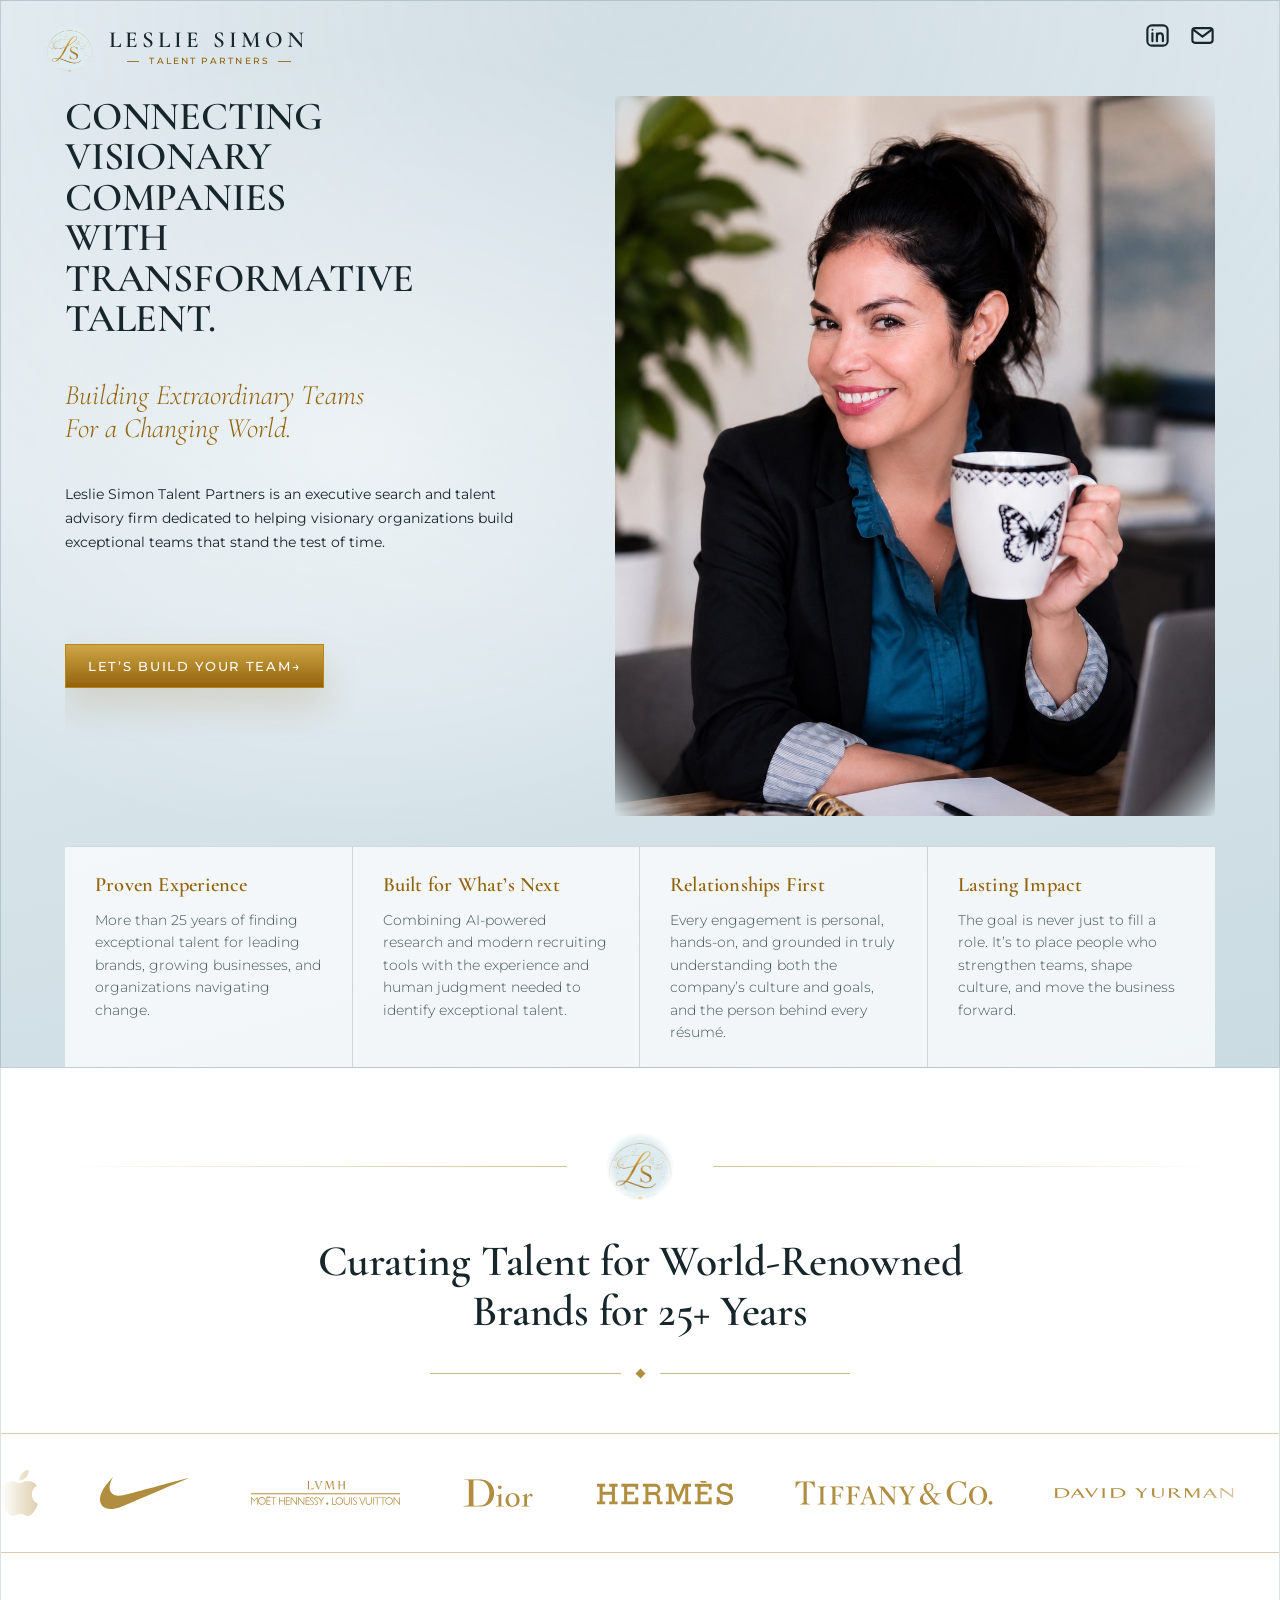
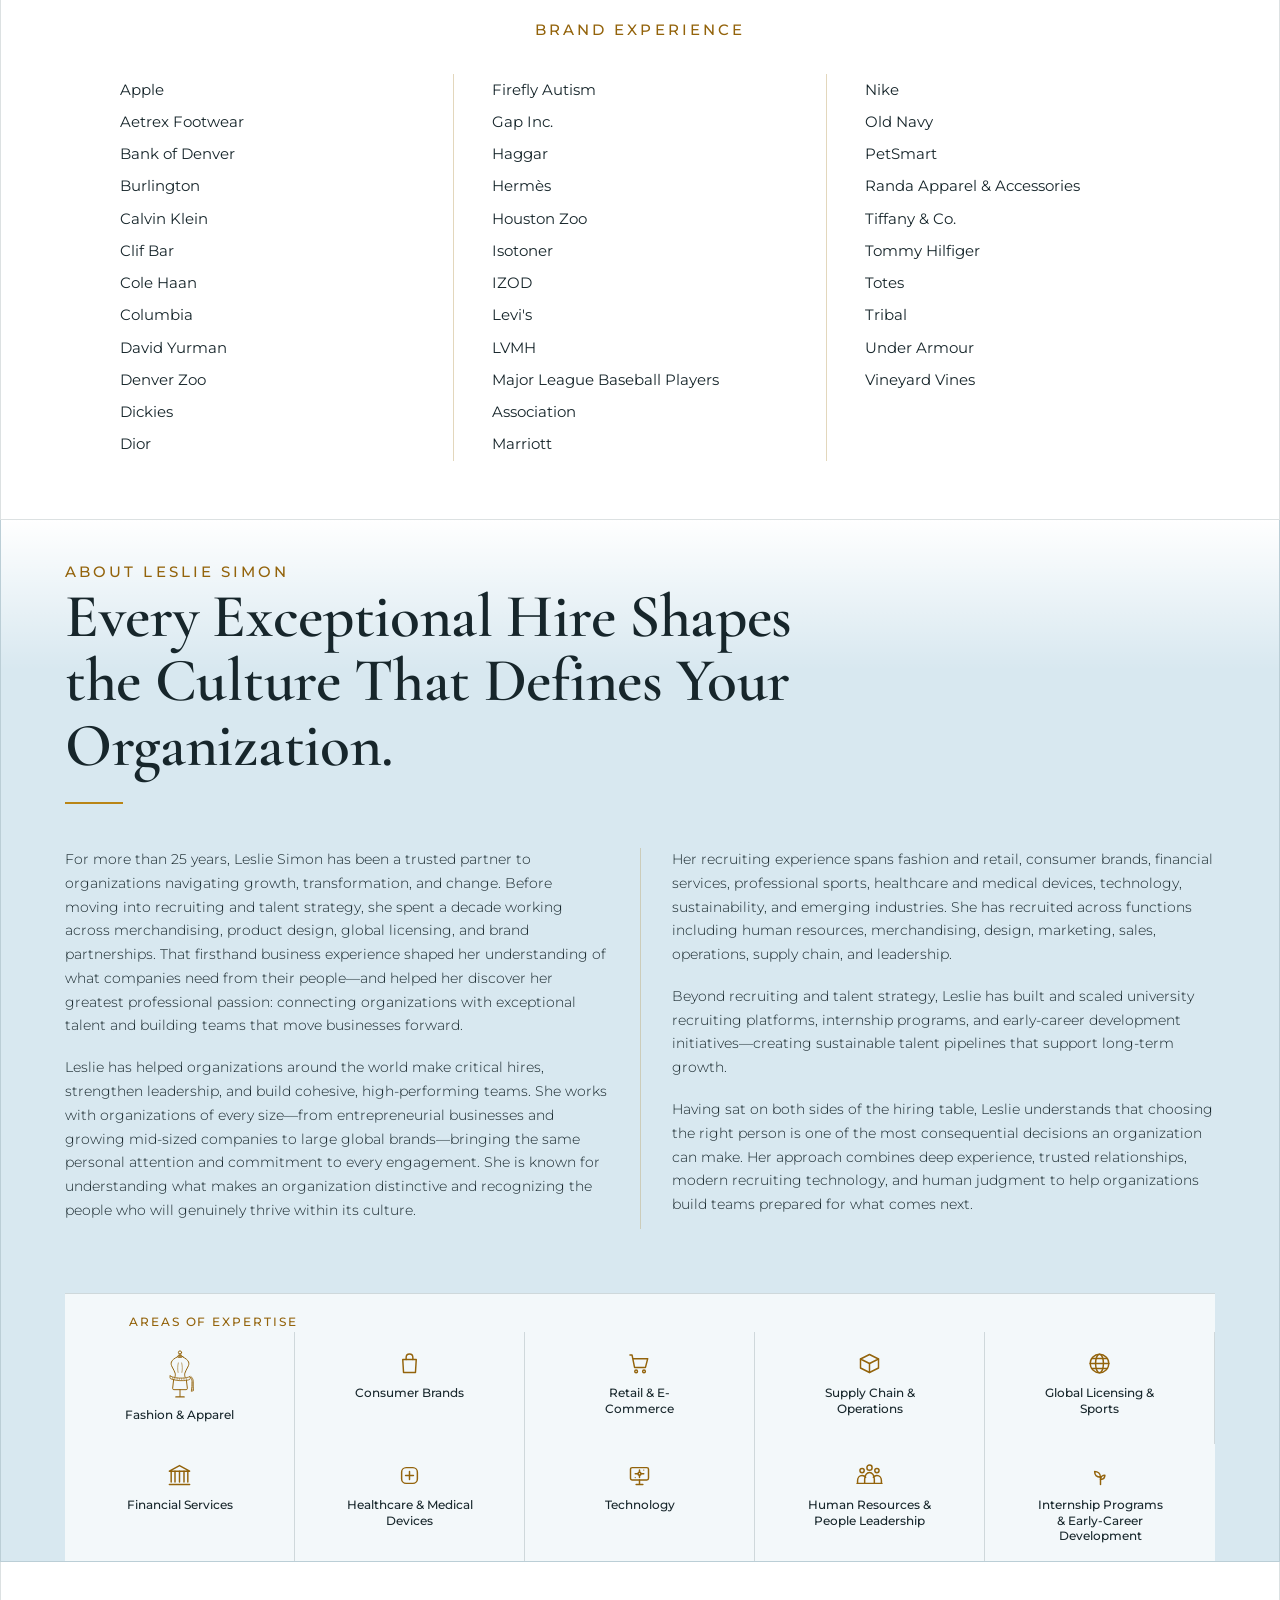
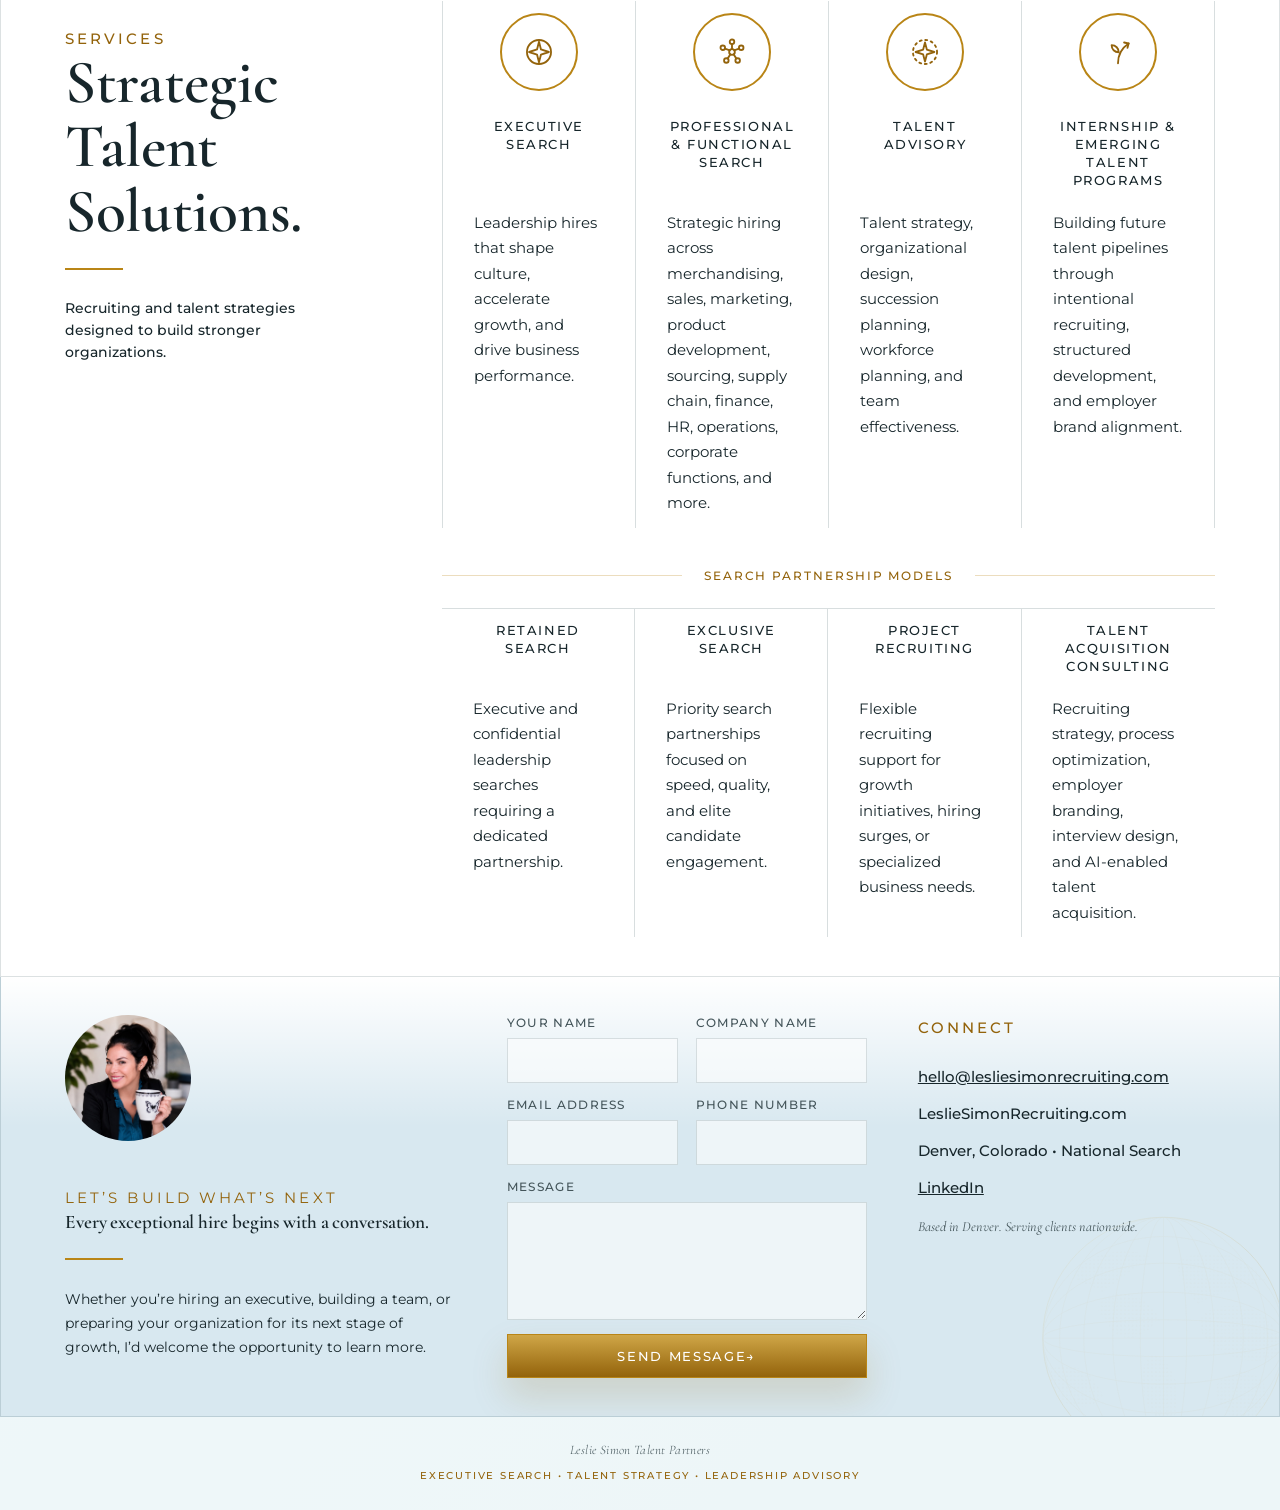
==== index.html @ 8ec14dab "Replace email icon/link popups with Gmail compose; drop mailto fallback to stop Outlook also opening" ====
<!DOCTYPE html>
<html lang="en">
<head>
  <meta charset="UTF-8">
  <meta name="viewport" content="width=device-width, initial-scale=1.0">
  <title>Leslie Simon Talent Partners | Executive Recruitment & Talent Advisory</title>
  <meta name="description" content="Leslie Simon Talent Partners connects visionary companies with transformative talent.">
  <link rel="preconnect" href="https://fonts.googleapis.com">
  <link rel="preconnect" href="https://fonts.gstatic.com" crossorigin>
  <link href="https://fonts.googleapis.com/css2?family=Cormorant+Garamond:ital,wght@0,500;0,600;0,700;1,500;1,600&family=Montserrat:wght@300;400;500;600&display=swap" rel="stylesheet">
  <link rel="icon" type="image/png" href="images/favicon.png?v=2">
  <link rel="apple-touch-icon" href="images/favicon.png?v=2">
  <link rel="stylesheet" href="css/styles.css?v=20260817a">
</head>
<body class="one-page-site">
  <a class="skip-link" href="#main">Skip to main content</a>

  <header class="site-header" data-header>
    <a class="brand" href="index.html" aria-label="Leslie Simon Talent Partners home">
      <img src="images/leslie-simon-emblem.png" alt="" class="brand-mark">
      <span class="brand-text"><strong>Leslie Simon</strong><em>Talent Partners</em></span>
    </a>
  </header>
  <div class="social-bar" aria-label="Connect with Leslie">
    <a href="https://www.linkedin.com/in/lesliesimonrecruiting/" target="_blank" rel="noopener noreferrer" aria-label="LinkedIn"><svg xmlns="http://www.w3.org/2000/svg" viewBox="0 0 24 24" fill="none" stroke="currentColor" stroke-width="1.3" stroke-linecap="round" stroke-linejoin="round"><rect x="3" y="3" width="18" height="18" rx="4"/><circle cx="7.5" cy="6.8" r=".9" fill="currentColor" stroke="none"/><line x1="7.5" y1="10" x2="7.5" y2="17"/><line x1="11.5" y1="10.3" x2="11.5" y2="17"/><path d="M11.5 13 C11.5 11.2 12.8 10 14.3 10 C16 10 16.8 11.1 16.8 12.9 V17"/></svg></a>
    <button type="button" class="social-bar-btn" data-email-popup aria-label="Email"><svg xmlns="http://www.w3.org/2000/svg" viewBox="0 0 24 24" fill="none" stroke="currentColor" stroke-width="1.3" stroke-linecap="round" stroke-linejoin="round"><rect x="3" y="5.5" width="18" height="13" rx="2.4"/><path d="M3.5 6.5 L12 13 L20.5 6.5"/></svg></button>
  </div>

  <main id="main">
    <section class="page home-page" id="home" aria-labelledby="home-title">
      <div class="home-hero">
        <div class="hero-copy">
          <h1 id="home-title">Connecting visionary companies with transformative talent.</h1>
          <p class="script-line">Building Extraordinary Teams<br>For a Changing World.</p>
          <p>Leslie Simon Talent Partners is an executive search and talent advisory firm dedicated to helping visionary organizations build exceptional teams that stand the test of time.</p>

          <a class="button primary" href="#contact">Let’s Build Your Team <span aria-hidden="true">→</span></a>
        </div>
        <figure class="portrait-hero hero-portrait">
          <img src="images/leslie-simon-portrait.jpg" alt="Leslie Simon smiling and holding a coffee mug">
        </figure>
      </div>

      <div class="proof-strip" aria-label="Company highlights">
        <div class="proof-item">
          <div><strong>Proven Experience</strong><span>More than 25 years of finding exceptional talent for leading brands, growing businesses, and organizations navigating change.</span></div>
        </div>
        <div class="proof-item">
          <div><strong>Built for What&rsquo;s Next</strong><span>Combining AI-powered research and modern recruiting tools with the experience and human judgment needed to identify exceptional talent.</span></div>
        </div>
        <div class="proof-item">
          <div><strong>Relationships First</strong><span>Every engagement is personal, hands-on, and grounded in truly understanding both the company&rsquo;s culture and goals, and the person behind every r&eacute;sum&eacute;.</span></div>
        </div>
        <div class="proof-item">
          <div><strong>Lasting Impact</strong><span>The goal is never just to fill a role. It&rsquo;s to place people who strengthen teams, shape culture, and move the business forward.</span></div>
        </div>
      </div>
    </section>


    <section class="page brandbar-page" id="brand-experience" aria-labelledby="brandbar-title">
      <div class="brandbar-head">
        <div class="brandbar-crest" aria-hidden="true"><img src="images/leslie-simon-emblem.png" alt=""></div>
        <h2 id="brandbar-title">Curating Talent for World-Renowned<br>Brands for 25+ Years</h2>
        <div class="ornament-divider" aria-hidden="true"><span></span></div>
      </div>

      <div class="marquee-band">
      <div class="logo-marquee" aria-label="Featured brands">
        <div class="marquee-track">
          <div class="marquee-set">
              <img class="logo-lg" src="images/logos/apple.svg" alt="Apple">
              <img class="logo-md" src="images/logos/nike.svg" alt="Nike">
              <img class="logo-sm" src="images/logos/lvmh.svg" alt="LVMH">
              <img class="logo-md" src="images/logos/dior.svg" alt="Dior">
              <img class="logo-sm" src="images/logos/hermes.svg" alt="Hermès">
              <img class="logo-sm" src="images/logos/tiffany.svg" alt="Tiffany & Co.">
              <img class="logo-xw" src="images/logos/david-yurman.svg" alt="David Yurman">
              <img class="logo-md" src="images/logos/levis.svg" alt="Levi's">
              <img class="logo-lg" src="images/logos/under-armour.svg" alt="Under Armour">
              <img class="logo-sm" src="images/logos/calvin-klein.svg" alt="Calvin Klein">
              <img class="logo-lg" src="images/logos/tommy-hilfiger.svg" alt="Tommy Hilfiger">
              <img class="logo-xw" src="images/logos/cole-haan.svg" alt="Cole Haan">
              <img class="logo-lg" src="images/logos/gap.svg" alt="Gap">
              <img class="logo-md" src="images/logos/old-navy.svg" alt="Old Navy">
              <img class="logo-sm" src="images/logos/columbia.svg" alt="Columbia">
              <img class="logo-lg" src="images/logos/marriott.svg" alt="Marriott">
              <span class="logo-mlbpa">MLB Players<br>Association</span>
              <img class="logo-md" src="images/logos/vineyard-vines.svg" alt="Vineyard Vines">
          </div>
          <div class="marquee-set" aria-hidden="true">
              <img class="logo-lg" src="images/logos/apple.svg" alt="Apple">
              <img class="logo-md" src="images/logos/nike.svg" alt="Nike">
              <img class="logo-sm" src="images/logos/lvmh.svg" alt="LVMH">
              <img class="logo-md" src="images/logos/dior.svg" alt="Dior">
              <img class="logo-sm" src="images/logos/hermes.svg" alt="Hermès">
              <img class="logo-sm" src="images/logos/tiffany.svg" alt="Tiffany & Co.">
              <img class="logo-xw" src="images/logos/david-yurman.svg" alt="David Yurman">
              <img class="logo-md" src="images/logos/levis.svg" alt="Levi's">
              <img class="logo-lg" src="images/logos/under-armour.svg" alt="Under Armour">
              <img class="logo-sm" src="images/logos/calvin-klein.svg" alt="Calvin Klein">
              <img class="logo-lg" src="images/logos/tommy-hilfiger.svg" alt="Tommy Hilfiger">
              <img class="logo-xw" src="images/logos/cole-haan.svg" alt="Cole Haan">
              <img class="logo-lg" src="images/logos/gap.svg" alt="Gap">
              <img class="logo-md" src="images/logos/old-navy.svg" alt="Old Navy">
              <img class="logo-sm" src="images/logos/columbia.svg" alt="Columbia">
              <img class="logo-lg" src="images/logos/marriott.svg" alt="Marriott">
              <span class="logo-mlbpa">MLB Players<br>Association</span>
              <img class="logo-md" src="images/logos/vineyard-vines.svg" alt="Vineyard Vines">
          </div>
        </div>
      </div>
      </div>

      <div class="brand-exp">
        <p class="section-label">Brand Experience</p>
        <ul class="brand-exp-list">
            <li>Apple</li>
            <li>Aetrex Footwear</li>
            <li>Bank of Denver</li>
            <li>Burlington</li>
            <li>Calvin Klein</li>
            <li>Clif Bar</li>
            <li>Cole Haan</li>
            <li>Columbia</li>
            <li>David Yurman</li>
            <li>Denver Zoo</li>
            <li>Dickies</li>
            <li>Dior</li>
            <li>Firefly Autism</li>
            <li>Gap Inc.</li>
            <li>Haggar</li>
            <li>Hermès</li>
            <li>Houston Zoo</li>
            <li>Isotoner</li>
            <li>IZOD</li>
            <li>Levi's</li>
            <li>LVMH</li>
            <li>Major League Baseball Players Association</li>
            <li>Marriott</li>
            <li>Nike</li>
            <li>Old Navy</li>
            <li>PetSmart</li>
            <li>Randa Apparel &amp; Accessories</li>
            <li>Tiffany &amp; Co.</li>
            <li>Tommy Hilfiger</li>
            <li>Totes</li>
            <li>Tribal</li>
            <li>Under Armour</li>
            <li>Vineyard Vines</li>
        </ul>
      </div>
    </section>

    <section class="page about-page" id="about" aria-labelledby="about-title">
      <div class="about-layout about-layout--full">
        <div class="about-intro">
          <p class="section-label">About Leslie Simon</p>
          <h2 id="about-title">Every Exceptional Hire Shapes the Culture That Defines Your Organization.</h2>
          <div class="accent-line" aria-hidden="true"></div>
        </div>
        <div class="about-columns">
          <p>For more than 25 years, Leslie Simon has been a trusted partner to organizations navigating growth, transformation, and change. Before moving into recruiting and talent strategy, she spent a decade working across merchandising, product design, global licensing, and brand partnerships. That firsthand business experience shaped her understanding of what companies need from their people&mdash;and helped her discover her greatest professional passion: connecting organizations with exceptional talent and building teams that move businesses forward.</p>
          <p>Leslie has helped organizations around the world make critical hires, strengthen leadership, and build cohesive, high-performing teams. She works with organizations of every size&mdash;from entrepreneurial businesses and growing mid-sized companies to large global brands&mdash;bringing the same personal attention and commitment to every engagement. She is known for understanding what makes an organization distinctive and recognizing the people who will genuinely thrive within its culture.</p>
          <p>Her recruiting experience spans fashion and retail, consumer brands, financial services, professional sports, healthcare and medical devices, technology, sustainability, and emerging industries. She has recruited across functions including human resources, merchandising, design, marketing, sales, operations, supply chain, and leadership.</p>
          <p>Beyond recruiting and talent strategy, Leslie has built and scaled university recruiting platforms, internship programs, and early-career development initiatives&mdash;creating sustainable talent pipelines that support long-term growth.</p>
          <p>Having sat on both sides of the hiring table, Leslie understands that choosing the right person is one of the most consequential decisions an organization can make. Her approach combines deep experience, trusted relationships, modern recruiting technology, and human judgment to help organizations build teams prepared for what comes next.</p>
        </div>
      </div>

      <div class="icon-strip icon-strip--expertise" aria-label="Areas of expertise">
        <p class="icon-strip-title">Areas of Expertise</p>
        <div class="icon-item"><b><svg class="icon-fashion" xmlns="http://www.w3.org/2000/svg" viewBox="0 0 100 128" fill="none" stroke="currentColor" stroke-width="2.6" stroke-linecap="round" stroke-linejoin="round"><circle cx="50" cy="6.5" r="4.2"/><path d="M48.2 10.4 C48.2 13 47.4 14.6 46.2 15.8 L53.8 15.8 C52.6 14.6 51.8 13 51.8 10.4"/><ellipse cx="50" cy="17.4" rx="7.4" ry="2"/><path d="M42.4 18.4 C36 21.6 29.2 26.4 27.4 31.6 C25.9 36 27 40 29.4 44.8 C32.4 50.8 35.8 55.8 37.2 61 C38.2 64.8 37.8 68.2 36.6 71.4"/><path d="M57.6 18.4 C64 21.6 70.8 26.4 72.6 31.6 C74.1 36 73 40 70.6 44.8 C67.6 50.8 64.2 55.8 62.8 61 C61.8 64.8 62.2 68.2 63.4 71.4"/><path d="M45.6 34 C43.6 42 43.2 51 45 59" stroke-width="1.5"/><path d="M54.4 34 C56.4 42 56.8 51 55 59" stroke-width="1.5"/><path d="M33.4 76.8 L30.6 100.8 C30.4 103 31.6 104.4 33.8 104.4 L66.2 104.4 C68.4 104.4 69.6 103 69.4 100.8 L66.8 79.4"/><path d="M24 68.4 C23.2 70.8 23.4 73.2 24.6 75.2 C31.8 79.2 46.2 81.4 60 80.6 C66.2 80.2 71.8 79.2 75.6 77.6 C77.2 75.2 77.4 72.4 76.2 70 C71.4 72.2 64.8 73.5 57.2 73.9 C44.6 74.6 31.2 72.6 24 68.4 Z" stroke-width="2.2"/><line x1="30.5" y1="71.9" x2="30" y2="76.1" stroke-width="1.3"/><line x1="36.5" y1="73.4" x2="36.1" y2="77.6" stroke-width="1.3"/><line x1="42.5" y1="74.3" x2="42.2" y2="78.5" stroke-width="1.3"/><line x1="48.5" y1="74.8" x2="48.3" y2="79" stroke-width="1.3"/><line x1="54.5" y1="74.8" x2="54.4" y2="79" stroke-width="1.3"/><line x1="60.5" y1="74.4" x2="60.5" y2="78.6" stroke-width="1.3"/><line x1="66.5" y1="73.5" x2="66.6" y2="77.7" stroke-width="1.3"/><path d="M75.8 70.6 C79.6 73.2 81.4 77.4 81.7 82.4 C82 91.4 81.4 100.6 79.8 108.8 L85.4 107 C84.4 99.4 84.9 90 84.8 82.6 C84.7 77 82.6 72.6 78.8 69.8" stroke-width="2.2"/><line x1="81.4" y1="84.5" x2="84.7" y2="84.5" stroke-width="1.3"/><line x1="81.5" y1="89.5" x2="84.8" y2="89.5" stroke-width="1.3"/><line x1="81.4" y1="94.5" x2="84.8" y2="94.5" stroke-width="1.3"/><line x1="81.1" y1="99.5" x2="84.7" y2="99.5" stroke-width="1.3"/><line x1="80.6" y1="104.5" x2="84.9" y2="104.5" stroke-width="1.3"/><line x1="50" y1="104.4" x2="50" y2="122.5"/><line x1="39" y1="123.5" x2="61" y2="123.5" stroke-width="3.2"/></svg></b><span>Fashion & Apparel</span></div>
        <div class="icon-item"><b><svg xmlns="http://www.w3.org/2000/svg" viewBox="0 0 24 24" fill="none" stroke="currentColor" stroke-width="1.3" stroke-linecap="round" stroke-linejoin="round"><path d="M6 8.5 H18 L17.3 20 H6.7 Z"/><path d="M9 8.5 V6.8 C9 5 10.3 3.6 12 3.6 C13.7 3.6 15 5 15 6.8 V8.5"/></svg></b><span>Consumer Brands</span></div>
        <div class="icon-item"><b><svg xmlns="http://www.w3.org/2000/svg" viewBox="0 0 24 24" fill="none" stroke="currentColor" stroke-width="1.3" stroke-linecap="round" stroke-linejoin="round"><path d="M3.5 4.5 H5.4 L7.6 15.5 H17.3 L19.3 7.7 H6.6"/><circle cx="9" cy="19" r="1.2"/><circle cx="16" cy="19" r="1.2"/></svg></b><span>Retail & E-Commerce</span></div>
        <div class="icon-item"><b><svg xmlns="http://www.w3.org/2000/svg" viewBox="0 0 24 24" fill="none" stroke="currentColor" stroke-width="1.3" stroke-linecap="round" stroke-linejoin="round"><path d="M12 4 L20 8 L12 12 L4 8 Z"/><path d="M4 8 V16 L12 20 V12"/><path d="M20 8 V16 L12 20"/></svg></b><span>Supply Chain & Operations</span></div>
        <div class="icon-item"><b><svg xmlns="http://www.w3.org/2000/svg" viewBox="0 0 24 24" fill="none" stroke="currentColor" stroke-width="1.3" stroke-linecap="round" stroke-linejoin="round"><circle cx="12" cy="12" r="8.3"/><ellipse cx="12" cy="12" rx="3.5" ry="8.3"/><line x1="3.7" y1="12" x2="20.3" y2="12"/><path d="M4.9 7.6 H19.1 M4.9 16.4 H19.1"/></svg></b><span>Global Licensing & Sports</span></div>
        <div class="icon-item"><b><svg xmlns="http://www.w3.org/2000/svg" viewBox="0 0 24 24" fill="none" stroke="currentColor" stroke-width="1.3" stroke-linecap="round" stroke-linejoin="round"><path d="M12 3.2 L21 8.2 H3 Z"/><path d="M4.6 8.2 V17.8 M8 8.2 V17.8 M12 8.2 V17.8 M16 8.2 V17.8 M19.4 8.2 V17.8"/><path d="M3 20 H21"/></svg></b><span>Financial Services</span></div>
        <div class="icon-item"><b><svg xmlns="http://www.w3.org/2000/svg" viewBox="0 0 24 24" fill="none" stroke="currentColor" stroke-width="1.3" stroke-linecap="round" stroke-linejoin="round"><rect x="5" y="5" width="14" height="14" rx="4"/><path d="M12 8.5 V15.5 M8.5 12 H15.5"/></svg></b><span>Healthcare & Medical Devices</span></div>
        <div class="icon-item"><b><svg xmlns="http://www.w3.org/2000/svg" viewBox="0 0 24 24" fill="none" stroke="currentColor" stroke-width="1.3" stroke-linecap="round" stroke-linejoin="round"><rect x="4" y="5" width="16" height="11" rx="1.5"/><path d="M9 20 H15 M12 16 V20"/><circle cx="12" cy="10.5" r="1.3"/><path d="M12 9.2 V7.2 M13.3 10.5 H15.8 M10.7 10.5 H8.2 M12 11.8 V13.8"/><circle cx="15.8" cy="7.2" r=".55" fill="currentColor" stroke="none"/><circle cx="8.2" cy="13.8" r=".55" fill="currentColor" stroke="none"/></svg></b><span>Technology</span></div>
        <div class="icon-item"><b><svg xmlns="http://www.w3.org/2000/svg" viewBox="0 0 24 24" fill="none" stroke="currentColor" stroke-width="1.3" stroke-linecap="round" stroke-linejoin="round"><circle cx="12" cy="5" r="2.3"/><circle cx="5.4" cy="7.6" r="1.9"/><circle cx="18.6" cy="7.6" r="1.9"/><path d="M1.4 19 V16.6 C1.4 13.9 3.1 12 5.4 12 C6.7 12 7.8 12.6 8.6 13.6"/><path d="M22.6 19 V16.6 C22.6 13.9 20.9 12 18.6 12 C17.3 12 16.2 12.6 15.4 13.6"/><path d="M7.7 19 V15.3 C7.7 11.8 9.6 9.3 12 9.3 C14.4 9.3 16.3 11.8 16.3 15.3 V19"/><line x1="1" y1="19" x2="23" y2="19"/></svg></b><span>Human Resources & People Leadership</span></div>
        <div class="icon-item"><b><svg xmlns="http://www.w3.org/2000/svg" viewBox="0 0 24 24" fill="none" stroke="currentColor" stroke-width="1.3" stroke-linecap="round" stroke-linejoin="round"><path d="M12 20 V13.5"/><path d="M12 13.5 C12 10 9.3 8.5 6.8 8.5 C6.8 11.8 8.9 13.5 12 13.5 Z"/><path d="M12 15.5 C12 13 13.9 11.8 15.9 11.8 C15.9 14.2 14.2 15.5 12 15.5 Z"/></svg></b><span>Internship Programs & Early-Career Development</span></div>
      </div>
    </section>

    <section class="page services-page" id="services" aria-labelledby="services-title">
      <div class="services-layout">
        <div class="services-copy">
          <p class="section-label">Services</p>
          <h2 id="services-title">Strategic Talent Solutions.</h2>
          <div class="accent-line" aria-hidden="true"></div>
          <p>Recruiting and talent strategies designed to build stronger organizations.</p>
        </div>

        <div>
          <div class="service-grid">
            <article class="service-card">
              <span class="service-card-icon" aria-hidden="true"><svg xmlns="http://www.w3.org/2000/svg" viewBox="0 0 24 24" fill="none" stroke="currentColor" stroke-width="1.3" stroke-linecap="round" stroke-linejoin="round"><circle cx="12" cy="12" r="8.5"/><path d="M12 4.8 L13.4 10.2 L19 12 L13.4 13.8 L12 19.2 L10.6 13.8 L5 12 L10.6 10.2 Z"/></svg></span>
              <h3>Executive Search</h3>
              <p>Leadership hires that shape culture, accelerate growth, and drive business performance.</p>
            </article>
            <article class="service-card">
              <span class="service-card-icon" aria-hidden="true"><svg xmlns="http://www.w3.org/2000/svg" viewBox="0 0 24 24" fill="none" stroke="currentColor" stroke-width="1.3" stroke-linecap="round" stroke-linejoin="round"><circle cx="12" cy="12" r="2"/><circle cx="12" cy="4.8" r="1.6"/><circle cx="18.5" cy="9" r="1.6"/><circle cx="16" cy="18" r="1.6"/><circle cx="8" cy="18" r="1.6"/><circle cx="5.5" cy="9" r="1.6"/><line x1="12" y1="10" x2="12" y2="6.4"/><line x1="13.5" y1="10.8" x2="17" y2="9.6"/><line x1="13.1" y1="13.6" x2="15" y2="16.5"/><line x1="10.9" y1="13.6" x2="9" y2="16.5"/><line x1="10.5" y1="10.8" x2="7" y2="9.6"/></svg></span>
              <h3>Professional & Functional Search</h3>
              <p>Strategic hiring across merchandising, sales, marketing, product development, sourcing, supply chain, finance, HR, operations, corporate functions, and more.</p>
            </article>
            <article class="service-card">
              <span class="service-card-icon" aria-hidden="true"><svg xmlns="http://www.w3.org/2000/svg" viewBox="0 0 24 24" fill="none" stroke="currentColor" stroke-width="1.3" stroke-linecap="round" stroke-linejoin="round"><circle cx="12" cy="12" r="8.5" stroke-dasharray="1.4 2.6"/><path d="M12 5.2 L13.3 10.3 L18.6 12 L13.3 13.7 L12 18.8 L10.7 13.7 L5.4 12 L10.7 10.3 Z"/></svg></span>
              <h3>Talent Advisory</h3>
              <p>Talent strategy, organizational design, succession planning, workforce planning, and team effectiveness.</p>
            </article>
            <article class="service-card">
              <span class="service-card-icon" aria-hidden="true"><svg xmlns="http://www.w3.org/2000/svg" viewBox="0 0 24 24" fill="none" stroke="currentColor" stroke-width="1.3" stroke-linecap="round" stroke-linejoin="round"><path d="M12 20 C12 13 15 9 19.5 6"/><path d="M12.5 12.2 C9.6 12.2 7.5 10 7.5 7.2 C10.4 7.2 12.5 9.4 12.5 12.2 Z"/><path d="M16.3 5.3 L19.5 6 L18.7 9.1"/></svg></span>
              <h3>Internship & Emerging Talent Programs</h3>
              <p>Building future talent pipelines through intentional recruiting, structured development, and employer brand alignment.</p>
            </article>
          </div>

          <div class="models" aria-label="Search partnership models">
            <p class="divider-title">Search Partnership Models</p>
            <div class="model-grid">
              <div class="model-item">
                <h3>Retained Search</h3>
                <p>Executive and confidential leadership searches requiring a dedicated partnership.</p>
              </div>
              <div class="model-item">
                <h3>Exclusive Search</h3>
                <p>Priority search partnerships focused on speed, quality, and elite candidate engagement.</p>
              </div>
              <div class="model-item">
                <h3>Project Recruiting</h3>
                <p>Flexible recruiting support for growth initiatives, hiring surges, or specialized business needs.</p>
              </div>
              <div class="model-item">
                <h3>Talent Acquisition Consulting</h3>
                <p>Recruiting strategy, process optimization, employer branding, interview design, and AI-enabled talent acquisition.</p>
              </div>
            </div>
          </div>
        </div>
      </div>
    </section>

    <section class="page contact-page" id="contact" aria-labelledby="contact-title">
      <div class="contact-layout">
        <div class="contact-intro">
          <img src="images/leslie-simon.jpg" alt="Leslie Simon">
          <div>
            <p class="section-label">Let’s Build What’s Next</p>
            <h2 id="contact-title">Every exceptional hire begins with a conversation.</h2>
            <div class="accent-line" aria-hidden="true"></div>
            <p>Whether you’re hiring an executive, building a team, or preparing your organization for its next stage of growth, I’d welcome the opportunity to learn more.</p>
          </div>
        </div>

        <form class="contact-form" data-lead-form action="https://api.web3forms.com/submit" method="POST">
          <!-- Leslie: paste your Web3Forms access key below (see setup note) -->
          <input type="hidden" name="access_key" value="c1ea022d-3b1e-4560-ac9d-326615c3c3ac">
          <input type="hidden" name="subject" value="New inquiry from LeslieSimonRecruiting.com">
          <input type="hidden" name="from_name" value="Leslie Simon Talent Partners — Website">
          <input type="checkbox" name="botcheck" class="sr-only" tabindex="-1" autocomplete="off" aria-hidden="true">
          <label>
            Your Name
            <input name="name" type="text" autocomplete="name" required>
          </label>
          <label>
            Company Name
            <input name="company" type="text" autocomplete="organization">
          </label>
          <label>
            Email Address
            <input name="email" type="email" autocomplete="email" required>
          </label>
          <label>
            Phone Number
            <input name="phone" type="tel" autocomplete="tel">
          </label>
          <label class="full">
            Message
            <textarea name="message" required></textarea>
          </label>
          <button class="button primary full" type="submit">Send Message <span aria-hidden="true">→</span></button>
          <p class="form-status full" data-form-status role="status" aria-live="polite" hidden></p>
        </form>

        <aside>
          <p class="section-label">Connect</p>
          <ul class="connect-list">
            <li><a href="mailto:hello@lesliesimonrecruiting.com" data-email-popup>hello@lesliesimonrecruiting.com</a></li>
            <li><span>LeslieSimonRecruiting.com</span></li>
            <li><span>Denver, Colorado • National Search</span></li>
            <li><a href="https://www.linkedin.com/in/lesliesimonrecruiting">LinkedIn</a></li>
          </ul>
          <p class="connect-note">Based in Denver. Serving clients nationwide.</p>
        </aside>

        <img class="contact-globe" src="images/leslie-simon-globe.svg" alt="" aria-hidden="true">
      </div>
    </section>
  </main>

  <p class="brand-tagline">Leslie Simon Talent Partners<br><span>Executive Search • Talent Strategy • Leadership Advisory</span></p>

  <script src="js/main.js?v=20260817b"></script>
</body>
</html>
---- css/styles.css ----
:root {
  --ink: #17262b;
  --ink-soft: #44555a;
  --gold: #b98516;
  --gold-dark: #93630b;
  --paper: #f4fbfc;
  --mist: #e7f1f3;
  --blue: #d8e8ec;
  --line: rgba(42, 72, 78, .18);
  --shadow: 0 26px 70px rgba(23, 38, 43, .12);
  --serif: "Cormorant Garamond", Georgia, "Times New Roman", serif;
  --sans: "Montserrat", "Helvetica Neue", Arial, sans-serif;
}

* {
  box-sizing: border-box;
  margin: 0;
  padding: 0;
}

html {
  scroll-behavior: smooth;
  /* Prevent trackpad/touch momentum from triggering a browser back/forward
     swipe or bounce-lock once a visitor reaches the top or bottom of the
     one-page site. */
  overscroll-behavior-y: none;
}

body {
  min-height: 100vh;
  overscroll-behavior-y: none;
  color: var(--ink);
  background:
    radial-gradient(circle at 84% 12%, rgba(255,255,255,.94), transparent 28rem),
    linear-gradient(135deg, #f8fcfd 0%, var(--blue) 100%);
  font-family: var(--sans);
  font-weight: 300;
}

main {
  background: #dfecef;
}

img {
  display: block;
  max-width: 100%;
}

a {
  color: inherit;
}

.sr-only {
  position: absolute;
  width: 1px;
  height: 1px;
  padding: 0;
  margin: -1px;
  overflow: hidden;
  clip: rect(0,0,0,0);
  white-space: nowrap;
  border: 0;
}

.skip-link {
  position: absolute;
  left: 18px;
  top: -80px;
  z-index: 100;
  padding: 10px 14px;
  background: var(--ink);
  color: #fff;
}

.skip-link:focus {
  top: 12px;
}

/* Logo bar: anchored at the top of the page but NOT sticky — it scrolls
   away with the hero so it never overlaps content further down. */
.site-header {
  position: absolute;
  top: 0;
  left: 0;
  z-index: 40;
  display: flex;
  align-items: center;
  min-height: 0;
  padding: 22px clamp(24px, 3.4vw, 56px);
  border: 0;
  background: transparent;
  backdrop-filter: none;
}

/* Social bar: fixed top-right, replaces the old nav links. */
.social-bar {
  /* Absolute (not fixed) so it scrolls away with the header instead of
     staying pinned while the page scrolls — matches .site-header. */
  position: absolute;
  top: 22px;
  /* Match .page's own horizontal padding (clamp(34px,5vw,74px)) exactly,
     PLUS whatever extra centering slack .home-hero picks up once it hits
     its own 1900px cap on very wide/zoomed-out screens — otherwise the
     icons stay pinned to the raw viewport edge while the hero (and its
     photo) center inward, drifting out of alignment. */
  right: calc(clamp(34px, 5vw, 74px) + max(0px, (100vw - clamp(68px, 10vw, 148px) - 1900px) / 2));
  z-index: 50;
  display: flex;
  align-items: center;
  gap: 18px;
}

.social-bar a,
.social-bar-btn {
  display: flex;
  color: var(--ink);
  transition: color .2s ease;
}

.social-bar a:hover,
.social-bar-btn:hover {
  color: var(--gold-dark);
}

.social-bar svg {
  width: 27px;
  height: 27px;
  /* CSS stroke-width overrides each icon's inline stroke-width="1.3"
     attribute, giving both icons a bolder line without touching every
     inline SVG individually. */
  stroke-width: 1.9;
}

.social-bar-btn {
  border: 0;
  background: transparent;
  padding: 0;
  font: inherit;
  cursor: pointer;
}

.brand {
  order: 0;
  margin-right: auto;
  display: flex;
  align-items: center;
  gap: 14px;
  text-decoration: none;
  color: var(--ink);
}

.brand-mark {
  width: clamp(48px, 4vw, 60px);
  height: clamp(48px, 4vw, 60px);
  object-fit: cover;
  object-position: center center;
  /* Fade the emblem's square background so it blends into the header. */
  -webkit-mask-image: radial-gradient(circle at center, #000 52%, transparent 70%);
  mask-image: radial-gradient(circle at center, #000 52%, transparent 70%);
}

.brand-text {
  display: grid;
  gap: 5px;
  justify-items: center;
  line-height: 1;
  text-transform: uppercase;
}

.brand-text strong {
  font-family: var(--serif);
  font-size: clamp(20px, 1.8vw, 27px);
  font-weight: 600;
  letter-spacing: .18em;
}

.brand-text em {
  display: flex;
  align-items: center;
  justify-content: center;
  gap: 8px;
  text-indent: .24em;
  color: var(--gold-dark);
  font-style: normal;
  font-size: clamp(8px, .68vw, 10px);
  font-weight: 500;
  letter-spacing: .24em;
}

.brand-text em::before,
.brand-text em::after {
  content: "";
  flex: 0 0 auto;
  width: clamp(10px, 1vw, 16px);
  height: 1px;
  background: currentColor;
  opacity: .85;
  text-indent: 0;
}

.page {
  position: relative;
  overflow: hidden;
  min-height: auto;
  border: 1px solid rgba(42, 72, 78, .16);
  background:
    radial-gradient(circle at 50% 35%, rgba(255,255,255,.98), rgba(255,255,255,.3) 42%, transparent 72%),
    linear-gradient(135deg, #edf7fa 0%, #d6e8ec 100%);
  padding: clamp(28px, 3vw, 52px) clamp(34px, 5vw, 74px);
  /* Clear the fixed header bar when jumping to in-page anchors. */
  scroll-margin-top: clamp(96px, 8vw, 120px);
}

/* First visible section on standalone pages needs to clear the fixed header. */
main > .page:first-child:not(.home-page) {
  padding-top: clamp(92px, 9vw, 124px);
}

.home-page {
  display: grid;
  grid-template-rows: 1fr auto;
  min-height: 100vh;
  padding-top: 0;
  padding-bottom: 0;
  background:
    radial-gradient(70% 60% at 28% 42%, rgba(255,255,255,.55), transparent 62%),
    radial-gradient(120% 120% at 50% 0%, rgba(120,150,165,.16), transparent 55%),
    linear-gradient(165deg, #e6eef2 0%, #d9e5eb 48%, #cadbe2 100%);
}

.one-page-site .page + .page {
  border-top: 0;
}

.section-label {
  color: var(--gold-dark);
  font-size: clamp(14px, 1.2vw, 17px);
  font-weight: 500;
  letter-spacing: .2em;
  text-transform: uppercase;
}

h1,
h2,
h3 {
  font-family: var(--serif);
  font-weight: 600;
  letter-spacing: -.005em;
}

h1 {
  font-size: clamp(38px, 5vw, 70px);
  line-height: 1.02;
}

h2 {
  font-size: clamp(34px, 4.8vw, 64px);
  line-height: 1.05;
}

h3 {
  font-size: clamp(20px, 2vw, 29px);
  line-height: 1.18;
}

p {
  color: var(--ink);
  font-family: var(--sans);
  font-weight: 300;
  font-size: clamp(14px, 0.95vw, 16px);
  line-height: 1.7;
}

.accent-line {
  width: 58px;
  height: 2px;
  margin: 24px 0 28px;
  background: var(--gold);
}

.script-line {
  margin-top: 12px;
  color: var(--gold-dark);
  font-family: var(--serif);
  font-size: clamp(22px, 2.2vw, 34px);
  font-style: italic;
  line-height: 1.16;
}

.button {
  display: inline-flex;
  align-items: center;
  justify-content: center;
  min-height: 44px;
  padding: 12px 22px;
  border: 1px solid var(--gold);
  background: transparent;
  color: var(--ink);
  font: inherit;
  font-size: 13px;
  font-weight: 500;
  letter-spacing: .13em;
  text-decoration: none;
  text-transform: uppercase;
}

.button.primary {
  background: linear-gradient(180deg, #cfa647, var(--gold-dark));
  color: #fff;
  box-shadow: 0 18px 36px rgba(147, 99, 11, .18);
}

.home-hero {
  position: relative;
  z-index: 1;
  align-self: start;
  display: grid;
  /* Text column stays flexible (1fr) so it fills to the page's padded
     edge like every other section — that's what keeps the photo's right
     edge flush with the social icons above it. The photo column is
     bounded so it can't grow past a sensible size, and the whole row
     gets an outer cap + centering purely as a safety net for ultra-wide
     or heavily zoomed-out windows. */
  grid-template-columns: minmax(340px, 1fr) minmax(400px, 600px);
  align-items: start;
  gap: clamp(24px, 3vw, 56px);
  width: 100%;
  max-width: 1900px;
  margin: 0 auto;
  padding-top: clamp(88px, 7.4vw, 118px);
  padding-bottom: clamp(18px, 2.4vw, 36px);
  /* Clip the globe's horizon lines to the hero row so they never bleed into
     the proof strip below. */
  overflow: hidden;
}

.hero-copy {
  position: relative;
  z-index: 2;
  max-width: 520px;
}

.hero-copy .script-line {
  margin-top: clamp(34px, 3.2vw, 50px);
}

.hero-copy .button {
  margin-top: clamp(58px, 7vw, 104px);
}

.hero-logo-row {
  display: flex;
  align-items: center;
  gap: 20px;
  margin-bottom: clamp(24px, 4vw, 46px);
}

.hero-logo-row img {
  width: clamp(72px, 6vw, 104px);
  height: clamp(72px, 6vw, 104px);
  object-fit: cover;
  object-position: center center;
  /* Fade the emblem's square background out so it blends into the page. */
  -webkit-mask-image: radial-gradient(circle at center, #000 52%, transparent 70%);
  mask-image: radial-gradient(circle at center, #000 52%, transparent 70%);
}

.hero-wordmark {
  display: grid;
  gap: 7px;
  text-transform: uppercase;
}

.hero-wordmark strong {
  font-family: var(--serif);
  font-size: clamp(18px, 2vw, 30px);
  font-weight: 600;
  letter-spacing: .22em;
}

.hero-wordmark span {
  color: var(--gold-dark);
  font-size: clamp(12px, 1.1vw, 16px);
  font-weight: 500;
  letter-spacing: .34em;
}

.hero-copy h1 {
  max-width: 14ch;
  font-size: clamp(34px, 3.1vw, 48px);
  text-transform: uppercase;
}

.hero-copy > p:not(.script-line) {
  max-width: 52ch;
  margin-top: clamp(32px, 3vw, 44px);
  font-weight: 400;
}

.founder-card {
  display: flex;
  align-items: center;
  gap: 16px;
  margin: 28px 0 18px;
}

.founder-card img {
  width: 72px;
  height: 72px;
  border: 4px solid rgba(255,255,255,.72);
  border-radius: 50%;
  object-fit: cover;
  object-position: center top;
}

.founder-card strong {
  display: block;
  font-family: var(--serif);
  font-size: 22px;
}

.founder-card span {
  display: block;
  color: var(--ink-soft);
  font-size: 14px;
  font-weight: 400;
}

.hero-globe {
  position: relative;
  min-height: clamp(500px, 52vw, 800px);
  isolation: isolate;
}

.hero-globe::before {
  content: "";
  position: absolute;
  left: auto;
  right: 0;
  left: auto;
  top: 50%;
  transform: translateY(-53%);
  width: min(46vw, 720px);
  aspect-ratio: 1086 / 1448;
  background: url("../images/leslie-simon-globe-rich.png") center / contain no-repeat;
  opacity: 1;
  z-index: -1;
  /* Keep the sphere fully visible, then gradually fade the horizon lines
     that radiate outward below it so they lessen in intensity toward the
     bottom edge instead of cutting off abruptly. */
  -webkit-mask-image: linear-gradient(
    to bottom,
    #000 0%,
    #000 76%,
    rgba(0, 0, 0, 0.85) 84%,
    rgba(0, 0, 0, 0.4) 94%,
    rgba(0, 0, 0, 0.15) 100%
  );
  mask-image: linear-gradient(
    to bottom,
    #000 0%,
    #000 76%,
    rgba(0, 0, 0, 0.85) 84%,
    rgba(0, 0, 0, 0.4) 94%,
    rgba(0, 0, 0, 0.15) 100%
  );
}

.proof-strip {
  display: grid;
  grid-template-columns: repeat(4, minmax(0, 1fr));
  border-top: 1px solid var(--line);
  background: rgba(255, 255, 255, .74);
}

.proof-item {
  display: block;
  min-height: 168px;
  padding: 26px clamp(18px, 2.4vw, 30px) 24px;
  border-right: 1px solid var(--line);
}

.proof-item:last-child {
  border-right: 0;
}

.proof-item strong {
  display: block;
  color: var(--gold-dark);
  font-family: var(--serif);
  font-size: clamp(19px, 1.6vw, 23px);
  font-weight: 600;
  letter-spacing: .01em;
  line-height: 1.15;
}

.proof-item span {
  display: block;
  margin-top: 12px;
  color: var(--ink-soft);
  font-size: 14px;
  font-weight: 300;
  letter-spacing: 0;
  line-height: 1.6;
  text-transform: none;
}

.about-page {
  display: grid;
  grid-template-rows: 1fr auto;
  padding-bottom: 0;
  /* Flat light-blue base with a soft white-to-blue fade painted over the
     top ~150px, so the white Experience section above eases into this
     one instead of cutting hard. */
  background:
    linear-gradient(to bottom, #ffffff 0%, rgba(255, 255, 255, 0) 150px) top / 100% 150px no-repeat,
    #d8e8f0;
}

.about-layout {
  display: grid;
  grid-template-columns: minmax(300px, 1fr) minmax(320px, .85fr);
  gap: clamp(34px, 6vw, 80px);
  align-items: center;
}

.about-copy {
  max-width: 610px;
}

.about-copy p + p {
  margin-top: 18px;
}

/* Two-column editorial bio, used when there's no portrait alongside it. */
.about-layout--full {
  display: block;
}

.about-intro {
  max-width: 760px;
  margin-bottom: clamp(30px, 3.4vw, 46px);
}

.about-columns {
  columns: 2;
  column-gap: clamp(40px, 5vw, 72px);
  column-rule: 1px solid rgba(176, 141, 63, .3);
}

.about-columns p {
  break-inside: avoid;
}

.about-columns p + p {
  margin-top: 18px;
}

.portrait-hero {
  align-self: center;
  width: 100%;
  max-width: 540px;
  margin-left: auto;
  aspect-ratio: 4 / 5;
  min-height: 0;
  overflow: hidden;
  border: 0;
  box-shadow: var(--shadow);
  /* Soften the hard rectangular cutoff with a gentle edge feather. */
  -webkit-mask-image: radial-gradient(ellipse at center, #000 88%, transparent 100%);
  mask-image: radial-gradient(ellipse at center, #000 88%, transparent 100%);
}

.hero-portrait {
  align-self: center;
  max-width: 600px;
  aspect-ratio: 5 / 6;
  /* Center within its track instead of hugging the right edge (the base
     .portrait-hero rule right-aligns it for the About page's layout). */
  margin: 0 auto;
}

.portrait-hero img {
  width: 100%;
  height: 100%;
  min-height: 0;
  object-fit: cover;
  object-position: center top;
}

.icon-strip {
  display: grid;
  grid-template-columns: repeat(8, 1fr);
  align-items: stretch;
  border-top: 1px solid var(--line);
  background: rgba(255, 255, 255, .7);
}

/* Areas of Expertise (10 items): two even rows of 5 instead of 8-wide. */
.icon-strip.icon-strip--expertise {
  grid-template-columns: repeat(5, 1fr);
  margin-top: clamp(40px, 5vw, 68px);
}

.icon-strip-title {
  grid-column: 1 / -1;
  padding: 18px clamp(26px, 5vw, 64px) 0;
  color: var(--gold-dark);
  font-size: 12px;
  font-weight: 500;
  letter-spacing: .16em;
  text-transform: uppercase;
}

.icon-item {
  display: grid;
  gap: 8px;
  place-items: center;
  /* Pack icon+label at the top of the cell so any extra height from taller
     (2-line) neighbors in the same row falls below the label, not as a gap
     between the icon and its text. */
  align-content: start;
  min-height: 112px;
  padding: 18px 14px;
  border-right: 1px solid var(--line);
  text-align: center;
}

.icon-item:last-child {
  border-right: 0;
}

.icon-item b {
  display: grid;
  place-items: center;
  color: var(--gold-dark);
  font-size: 25px;
  line-height: 1;
}

.icon-item b svg {
  width: 27px;
  height: 27px;
}

.icon-item b svg.icon-fashion {
  width: 38px;
  height: auto;
}

.icon-item span {
  max-width: 16ch;
  font-size: 12px;
  font-weight: 500;
  line-height: 1.28;
}

.services-page,
.contact-page {
  display: grid;
  align-items: center;
}

.divider-title {
  display: grid;
  grid-template-columns: 1fr auto 1fr;
  align-items: center;
  gap: 22px;
  color: var(--gold-dark);
  font-size: 12px;
  font-weight: 500;
  letter-spacing: .16em;
  text-align: center;
  text-transform: uppercase;
}

.divider-title::before,
.divider-title::after {
  content: "";
  height: 1px;
  background: rgba(185, 133, 22, .28);
}

.services-page {
  /* Flat white: pairs with About's flat light-blue for a crisp, clean
     seam at the top of this section (mirrors the Hero/Experience cut). */
  background: #ffffff;
}

.services-layout {
  display: grid;
  grid-template-columns: minmax(230px, 300px) 1fr;
  gap: clamp(40px, 6vw, 90px);
  align-items: start;
}

.services-copy p {
  max-width: 30ch;
  margin-top: 26px;
  font-weight: 500;
  line-height: 1.55;
}

.service-grid {
  display: grid;
  grid-template-columns: repeat(4, minmax(0, 1fr));
  border-left: 1px solid var(--line);
}

.service-card {
  min-height: 295px;
  padding: 12px clamp(18px, 2.4vw, 36px);
  border-right: 1px solid var(--line);
}

.service-card-icon {
  display: grid;
  place-items: center;
  width: 78px;
  height: 78px;
  margin: 0 auto 26px;
  border: 2px solid var(--gold);
  border-radius: 50%;
  color: var(--gold-dark);
  font-size: 34px;
}

.service-card-icon svg {
  width: 34px;
  height: 34px;
}

.service-card h3,
.model-item h3 {
  margin-bottom: 20px;
  color: var(--ink);
  font-family: var(--sans);
  font-size: 13px;
  font-weight: 500;
  letter-spacing: .12em;
  line-height: 1.4;
  text-align: center;
  text-transform: uppercase;
}

/* Reserve enough title height for the longest heading in each row (up to 4
   lines for services, 3 for models) so every description starts on the
   same horizontal line regardless of how many lines its own title wraps to. */
.service-card h3 {
  min-height: 5.6em;
}

.model-item h3 {
  min-height: 4.2em;
}

.service-card p {
  font-size: 15px;
  font-weight: 400;
}

.models {
  margin-top: 38px;
}

.model-grid {
  display: grid;
  grid-template-columns: repeat(4, minmax(0, 1fr));
  margin-top: 22px;
  border-top: 1px solid var(--line);
}

.model-item {
  padding: 12px clamp(18px, 2.4vw, 36px);
  border-right: 1px solid var(--line);
}

.model-item:last-child {
  border-right: 0;
}

.model-item p {
  font-size: 15px;
  font-weight: 400;
}

.contact-page {
  padding-right: clamp(26px, 4vw, 62px);
  /* Flat light-blue base with a soft white-to-blue fade painted over the
     top ~150px, so the white Services section above eases into this one
     instead of cutting hard (same treatment as About). */
  background:
    linear-gradient(to bottom, #ffffff 0%, rgba(255, 255, 255, 0) 150px) top / 100% 150px no-repeat,
    #d8e8f0;
}

.contact-layout {
  position: relative;
  display: grid;
  grid-template-columns: minmax(260px, 410px) minmax(360px, 1fr) minmax(230px, 310px);
  gap: clamp(28px, 4vw, 60px);
  align-items: start;
}

.contact-intro {
  display: grid;
  grid-template-columns: 1fr;
  gap: 22px;
  align-items: start;
}

.contact-intro img {
  width: 126px;
  height: 126px;
  border-radius: 50%;
  object-fit: cover;
  object-position: center top;
}

.contact-intro h1,
.contact-intro h2 {
  font-size: clamp(19px, 1.5vw, 24px);
  line-height: 1.2;
}

.contact-intro p {
  margin-top: 22px;
  font-weight: 400;
}

.contact-form {
  display: grid;
  grid-template-columns: repeat(2, 1fr);
  gap: 14px 18px;
}

.contact-form label {
  display: grid;
  gap: 8px;
  color: var(--ink-soft);
  font-size: 12px;
  font-weight: 500;
  letter-spacing: .11em;
  text-transform: uppercase;
}

.contact-form .full {
  grid-column: 1 / -1;
}

.contact-form input,
.contact-form textarea {
  width: 100%;
  border: 1px solid rgba(42, 72, 78, .16);
  background: rgba(255, 255, 255, .58);
  padding: 14px 16px;
  color: var(--ink);
  font: inherit;
}

.contact-form textarea {
  min-height: 118px;
  resize: vertical;
}

.form-status {
  margin-top: 4px;
  padding: 12px 16px;
  border-left: 3px solid var(--gold);
  background: rgba(185, 133, 22, .1);
  color: var(--ink);
  font-size: 14px;
  font-weight: 400;
  line-height: 1.45;
}

.form-status.is-error {
  border-left-color: #b3402f;
  background: rgba(179, 64, 47, .1);
}

.connect-list {
  display: grid;
  gap: 18px;
  margin-top: 26px;
  list-style: none;
}

.connect-list li {
  font-size: 15px;
  font-weight: 500;
}

.connect-note {
  margin-top: 18px;
  font-family: var(--serif);
  font-style: italic;
  font-size: 14px;
  font-weight: 400;
  color: var(--ink-soft);
}

.contact-globe {
  position: absolute;
  right: clamp(-220px, -12vw, -90px);
  bottom: clamp(-115px, -9vw, -56px);
  width: min(34vw, 520px);
  opacity: .23;
  pointer-events: none;
}

.brand-tagline {
  padding: 22px clamp(24px, 5vw, 74px) 26px;
  text-align: center;
  font-family: var(--serif);
  font-style: italic;
  font-size: 13px;
  letter-spacing: .03em;
  color: var(--ink-soft);
  background: rgba(244, 251, 252, .74);
}

.brand-tagline span {
  display: block;
  margin-top: 6px;
  font-family: var(--sans);
  font-style: normal;
  font-size: 10px;
  font-weight: 500;
  letter-spacing: .18em;
  text-transform: uppercase;
  color: var(--gold-dark);
}

.site-footer {
  display: none;
  justify-content: space-between;
  gap: 20px;
  padding: 24px clamp(24px, 5vw, 74px);
  border-top: 1px solid var(--line);
  background: rgba(244, 251, 252, .74);
}

.site-footer p,
.site-footer a {
  color: var(--ink-soft);
  font-size: 14px;
  text-decoration: none;
}

/* Contact's three-column grid (minmax 260/360/230 + gaps) needs more room
   than the other layouts before it can comfortably fit, so it gets its
   own, higher breakpoint instead of sharing the 860px one below. */
@media (max-width: 1020px) {
  .contact-layout {
    grid-template-columns: 1fr;
  }
}

@media (max-width: 860px) {
  .home-hero,
  .about-layout,
  .services-layout {
    grid-template-columns: 1fr;
  }

  .hero-globe {
    position: absolute;
    inset: 0;
    min-height: 0;
    z-index: -1;
  }

  .hero-globe::before {
    left: 50%;
    right: auto;
    top: 46%;
    width: min(118vw, 760px);
    transform: translate(-50%, -50%);
    opacity: .16;
  }

  .portrait-hero,
  .portrait-hero img {
    min-height: 420px;
  }

  .about-columns {
    columns: 1;
    column-rule: 0;
  }

  .service-grid,
  .model-grid,
  .proof-strip,
  .icon-strip,
  .icon-strip.icon-strip--expertise {
    grid-template-columns: repeat(2, 1fr);
  }

  .contact-globe {
    width: 460px;
    opacity: .14;
  }
}

@media (max-width: 760px) {
  .social-bar {
    top: 16px;
    right: 16px;
    gap: 12px;
  }

  .social-bar svg {
    width: 23px;
    height: 23px;
    stroke-width: 1.9;
  }

  .brand-mark {
    width: 60px;
    height: 60px;
  }

  .brand-text strong {
    font-size: 24px;
  }

  .brand-text em {
    font-size: 11px;
  }

  .home-hero {
    display: block;
  }

  .hero-portrait {
    margin-top: clamp(28px, 6vw, 40px);
    max-width: none;
  }

  .hero-copy h1 {
    max-width: none;
  }

  .hero-logo-row {
    align-items: flex-start;
  }

  /* Compact the icon/stat strips into 2 columns so these sections are far
     shorter on phones instead of one tall single-file list. */
  .proof-strip,
  .icon-strip,
  .icon-strip.icon-strip--expertise {
    grid-template-columns: repeat(2, 1fr);
  }

  .proof-item,
  .icon-item {
    min-height: 0;
    padding: 16px 12px;
    border-right: 0;
    border-bottom: 1px solid var(--line);
  }

  .icon-item span {
    max-width: none;
  }

  .service-grid,
  .model-grid {
    grid-template-columns: repeat(2, 1fr);
  }

  .contact-form,
  .contact-intro {
    grid-template-columns: 1fr;
  }

  .service-card {
    min-height: 0;
    padding: 20px 14px;
    border-right: 0;
    border-bottom: 1px solid var(--line);
  }

  .service-card-icon {
    width: 54px;
    height: 54px;
    margin-bottom: 16px;
    font-size: 24px;
  }

  .service-card-icon svg {
    width: 24px;
    height: 24px;
  }

  .service-card p {
    font-size: 13px;
  }

  .model-item {
    grid-template-columns: 1fr;
    justify-items: center;
    gap: 8px;
    text-align: center;
    border-right: 0;
    border-bottom: 1px solid var(--line);
  }

  .model-item h3 {
    text-align: center;
  }

  .portrait-hero,
  .portrait-hero img {
    min-height: 340px;
  }

  .contact-intro img {
    width: 96px;
    height: 96px;
  }

  .site-footer {
    flex-direction: column;
  }
}

/* ---------- Brand marquee section (slide 2) ---------- */

.brandbar-page {
  /* Solid white background: the recolored logo knockouts are filled with
     this exact color, so it must stay flat (no gradient). Pairs with the
     hero's blue for a crisp, clean seam at the top of this section. */
  background: #ffffff;
  padding-top: clamp(48px, 5vw, 84px);
  padding-bottom: clamp(44px, 4.6vw, 78px);
}

.brandbar-head h2 {
  font-family: var(--serif);
  font-weight: 600;
  font-size: clamp(30px, 3.4vw, 54px);
  line-height: 1.14;
  color: var(--ink);
  text-align: center;
  margin: 0;
}

/* LS crest at the top of the slide: monogram between fading hairlines. */
.brandbar-crest {
  display: flex;
  align-items: center;
  gap: clamp(20px, 3vw, 38px);
  margin-bottom: clamp(24px, 2.8vw, 40px);
}

.brandbar-crest::before,
.brandbar-crest::after {
  content: "";
  flex: 1;
  height: 1px;
}

.brandbar-crest::before {
  background: linear-gradient(to right, transparent, rgba(176, 141, 63, .55));
}

.brandbar-crest::after {
  background: linear-gradient(to left, transparent, rgba(176, 141, 63, .55));
}

.brandbar-crest img {
  width: clamp(58px, 5.4vw, 84px);
  height: auto;
  /* Same treatment as the header brand mark: fade the emblem's square
     background so only the round LS seal shows. */
  -webkit-mask-image: radial-gradient(circle at center, #000 52%, transparent 70%);
  mask-image: radial-gradient(circle at center, #000 52%, transparent 70%);
}

/* Hairline–diamond–hairline flourish beneath the headline. */
.ornament-divider {
  display: flex;
  align-items: center;
  gap: 16px;
  max-width: 420px;
  margin: clamp(22px, 2.6vw, 34px) auto 0;
}

.ornament-divider::before,
.ornament-divider::after {
  content: "";
  flex: 1;
  height: 1px;
  background: rgba(176, 141, 63, .6);
}

.ornament-divider span {
  width: 7px;
  height: 7px;
  background: #b08d3f;
  transform: rotate(45deg);
}

/* Full-bleed hairlines framing the logo band, matching the crest gold. */
.marquee-band {
  border-top: 1px solid rgba(176, 141, 63, .45);
  border-bottom: 1px solid rgba(176, 141, 63, .45);
  margin: clamp(34px, 4.4vw, 62px) calc(-1 * clamp(34px, 5vw, 74px)) clamp(40px, 5vw, 72px);
  padding: clamp(24px, 2.8vw, 40px) 0;
}

.logo-marquee {
  overflow: hidden;
  /* Fade the strip edges for an editorial feel. */
  -webkit-mask-image: linear-gradient(to right, transparent, #000 7%, #000 93%, transparent);
  mask-image: linear-gradient(to right, transparent, #000 7%, #000 93%, transparent);
}

.marquee-track {
  display: flex;
  width: max-content;
  animation: brand-marquee 80s linear infinite;
}

.logo-marquee:hover .marquee-track {
  animation-play-state: paused;
}

@keyframes brand-marquee {
  to { transform: translateX(-50%); }
}

.marquee-set {
  display: flex;
  align-items: center;
  gap: clamp(44px, 4.8vw, 78px);
  padding-right: clamp(44px, 4.8vw, 78px);
}

.marquee-set img {
  display: block;
  width: auto;
  max-width: none;
}

.marquee-set .logo-lg { height: 46px; }
.marquee-set .logo-md { height: 32px; }
.marquee-set .logo-sm { height: 24px; }
.marquee-set .logo-xw { height: auto; width: 180px; }

.logo-mlbpa {
  font-family: var(--sans);
  font-weight: 600;
  font-size: 13px;
  letter-spacing: .32em;
  line-height: 1.75;
  text-transform: uppercase;
  text-align: center;
  white-space: nowrap;
  color: #b08d3f;
}

.brand-exp {
  max-width: 1040px;
  margin: 0 auto;
}

.brand-exp .section-label {
  text-align: center;
  margin: 0 0 clamp(22px, 2.4vw, 34px);
}

.brand-exp-list {
  columns: 3;
  column-gap: clamp(44px, 6vw, 96px);
  column-rule: 1px solid rgba(176, 141, 63, .35);
  list-style: none;
  margin: 0;
  padding: 0;
}

.brand-exp-list li {
  font-size: 15px;
  font-weight: 400;
  line-height: 2.15;
  color: var(--ink);
  break-inside: avoid;
}

@media (max-width: 760px) {
  .brand-exp-list { columns: 2; }
  .marquee-set .logo-lg { height: 38px; }
  .marquee-set .logo-md { height: 26px; }
  .marquee-set .logo-sm { height: 20px; }
  .marquee-set .logo-xw { width: 140px; }
}

@media (prefers-reduced-motion: reduce) {
  .marquee-track { animation: none; }
}
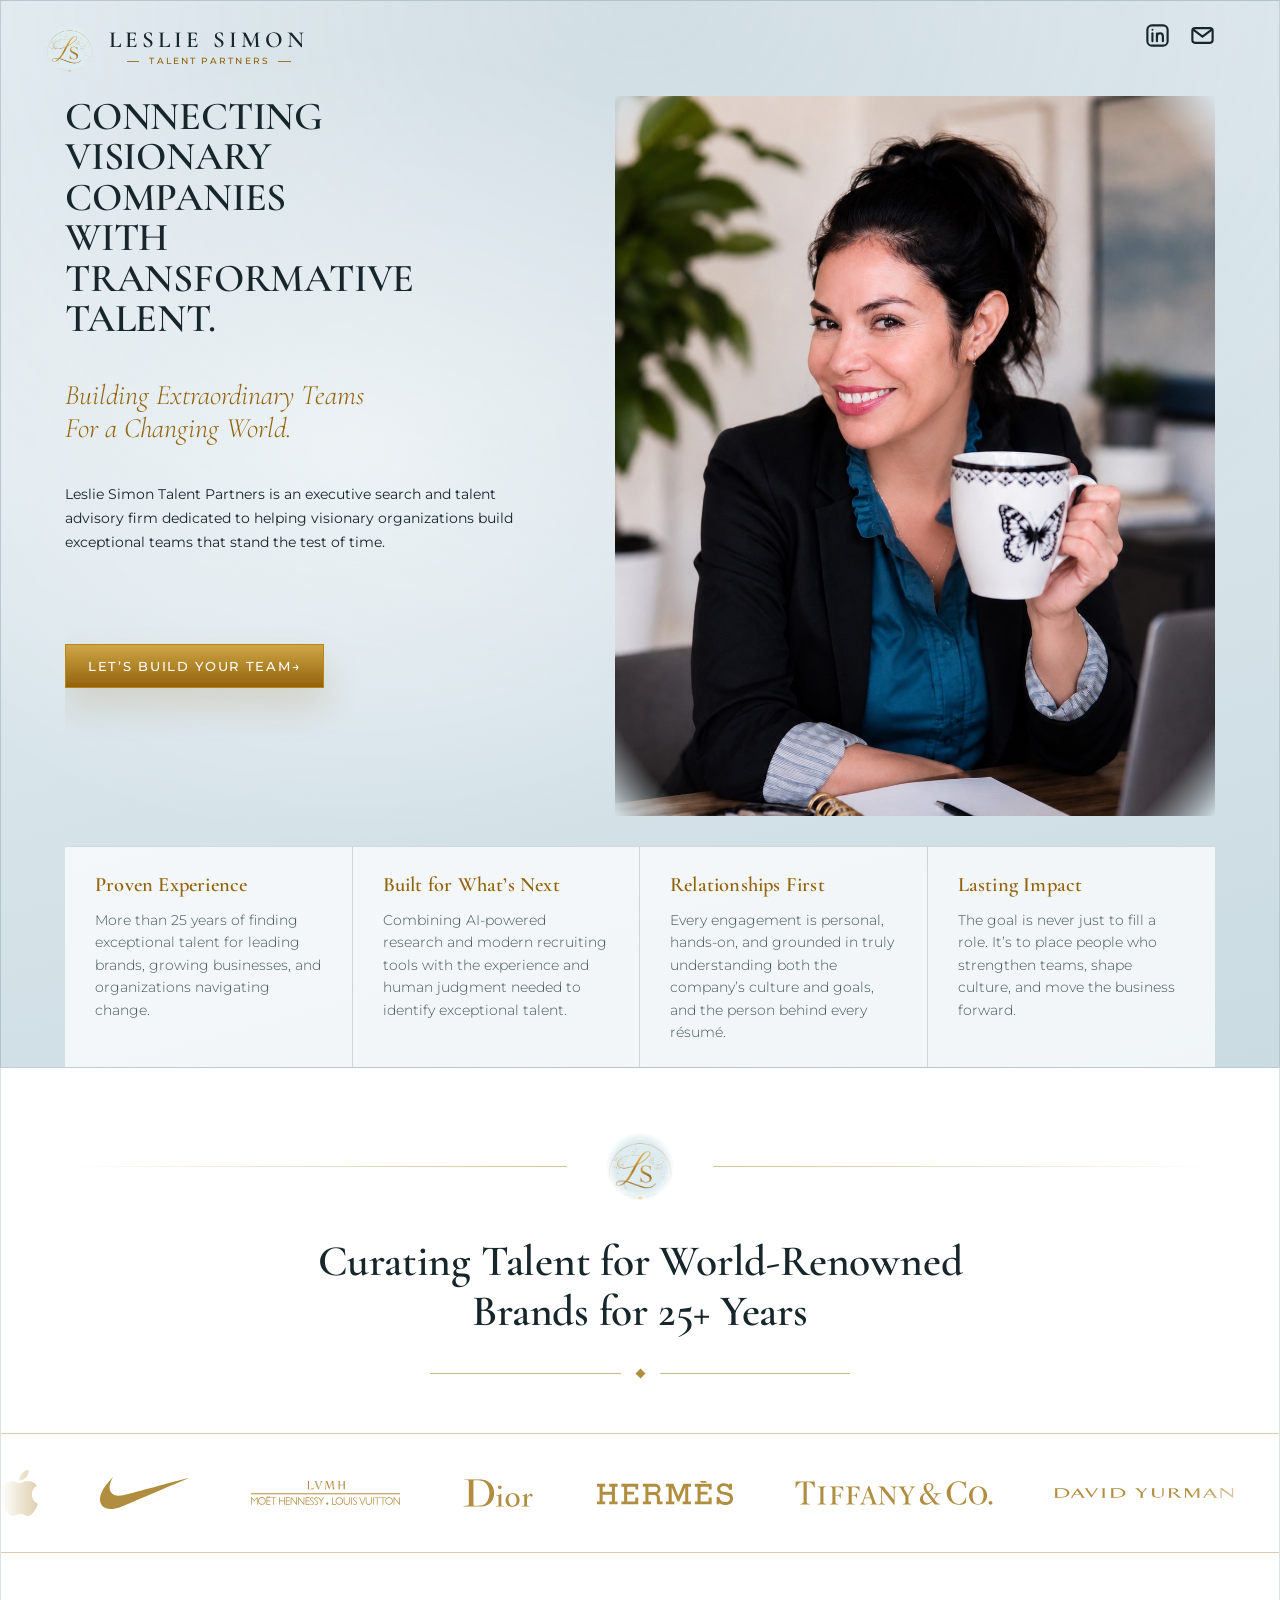
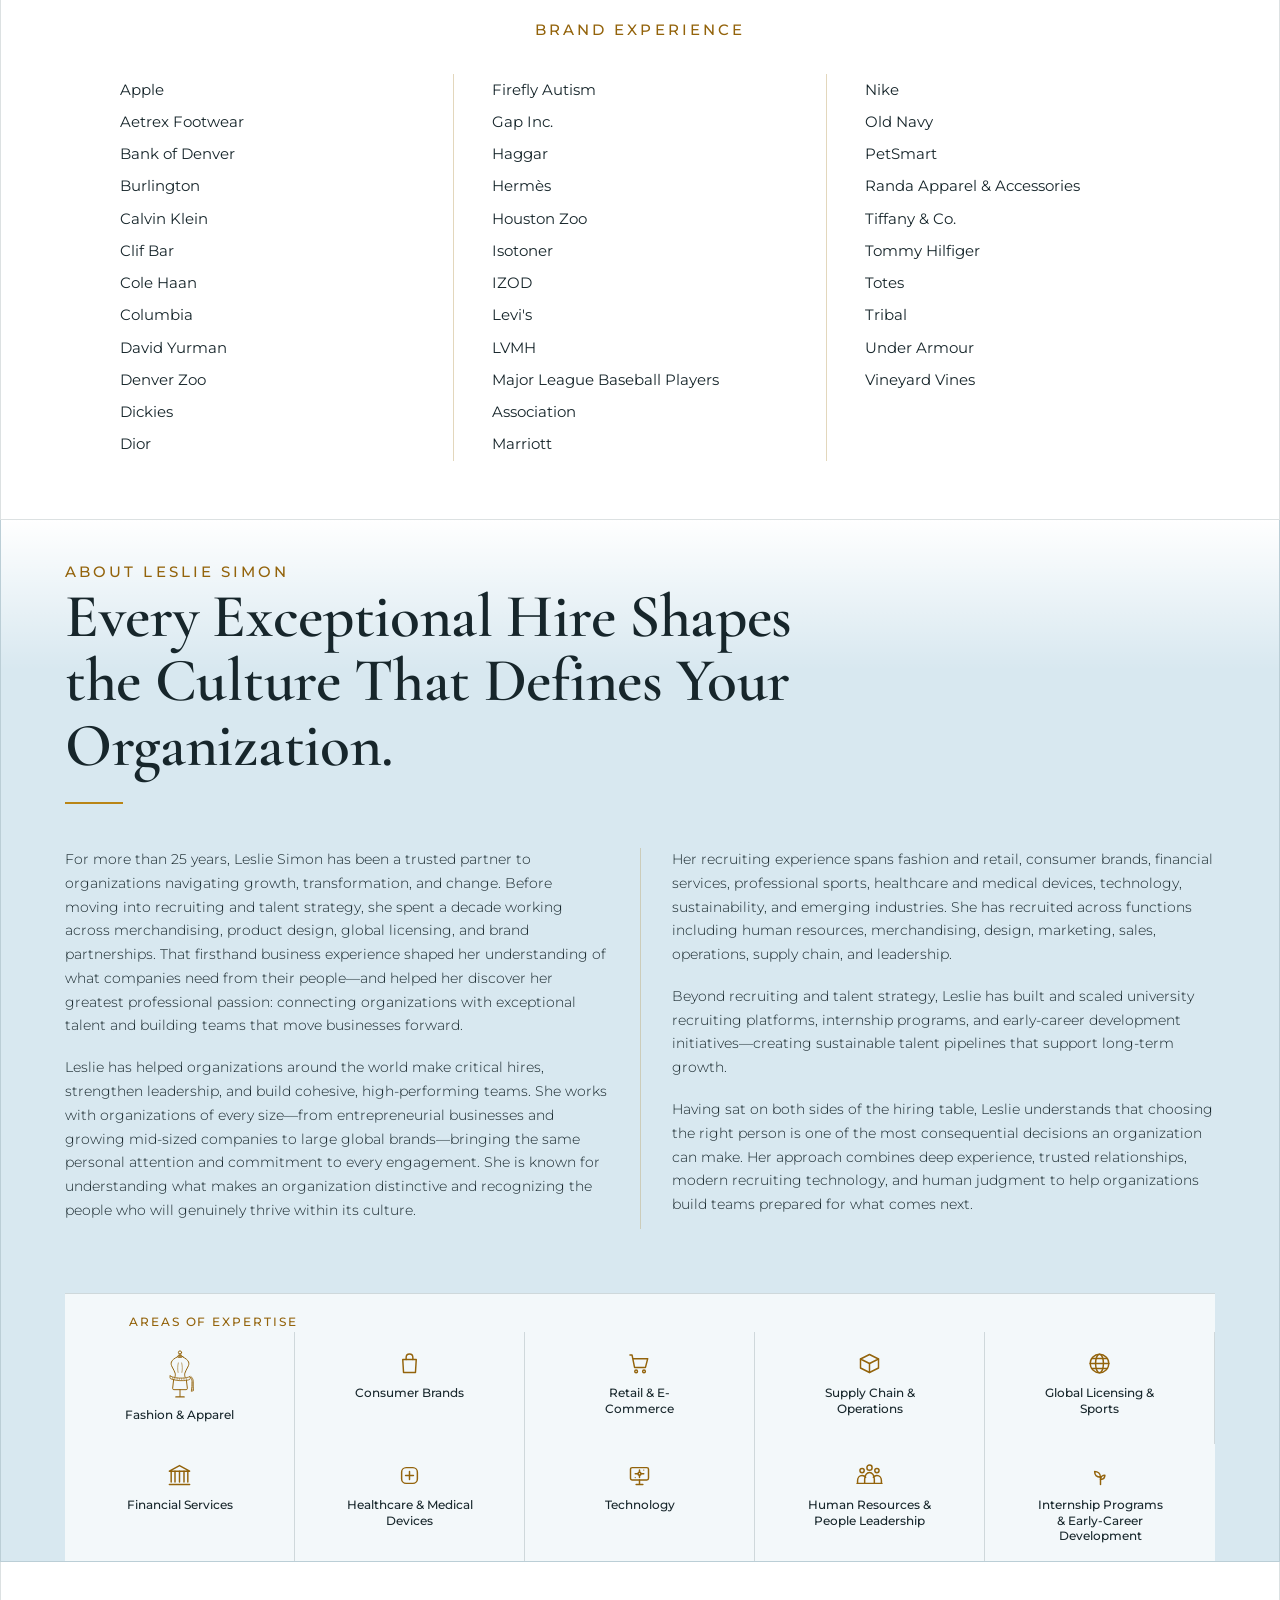
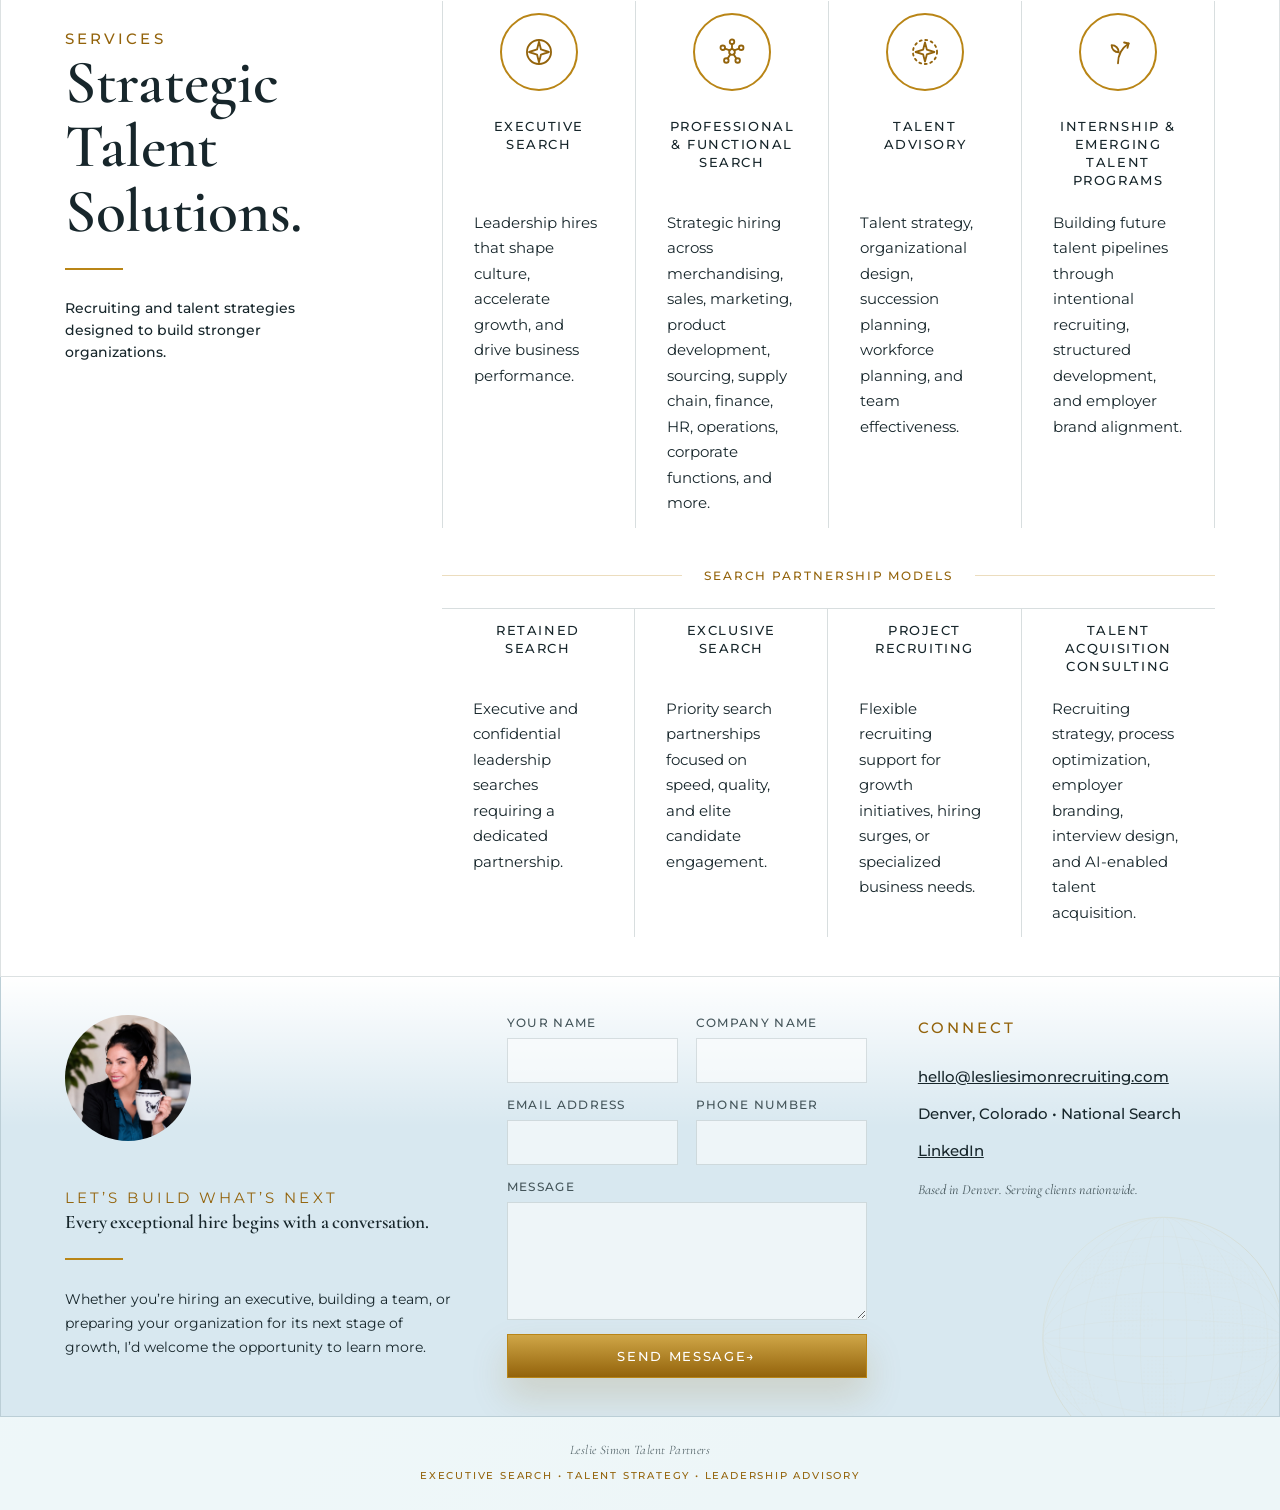
==== commit 940fd9e3: "Remove website URL from Contact section's Connect list" ====
--- a/index.html
+++ b/index.html
@@ -287,7 +287,6 @@
           <p class="section-label">Connect</p>
           <ul class="connect-list">
             <li><a href="mailto:hello@lesliesimonrecruiting.com" data-email-popup>hello@lesliesimonrecruiting.com</a></li>
-            <li><span>LeslieSimonRecruiting.com</span></li>
             <li><span>Denver, Colorado • National Search</span></li>
             <li><a href="https://www.linkedin.com/in/lesliesimonrecruiting">LinkedIn</a></li>
           </ul>
@@ -301,6 +300,6 @@
 
   <p class="brand-tagline">Leslie Simon Talent Partners<br><span>Executive Search • Talent Strategy • Leadership Advisory</span></p>
 
-  <script src="js/main.js?v=20260817b"></script>
+  <script src="js/main.js?v=20260817c"></script>
 </body>
 </html>
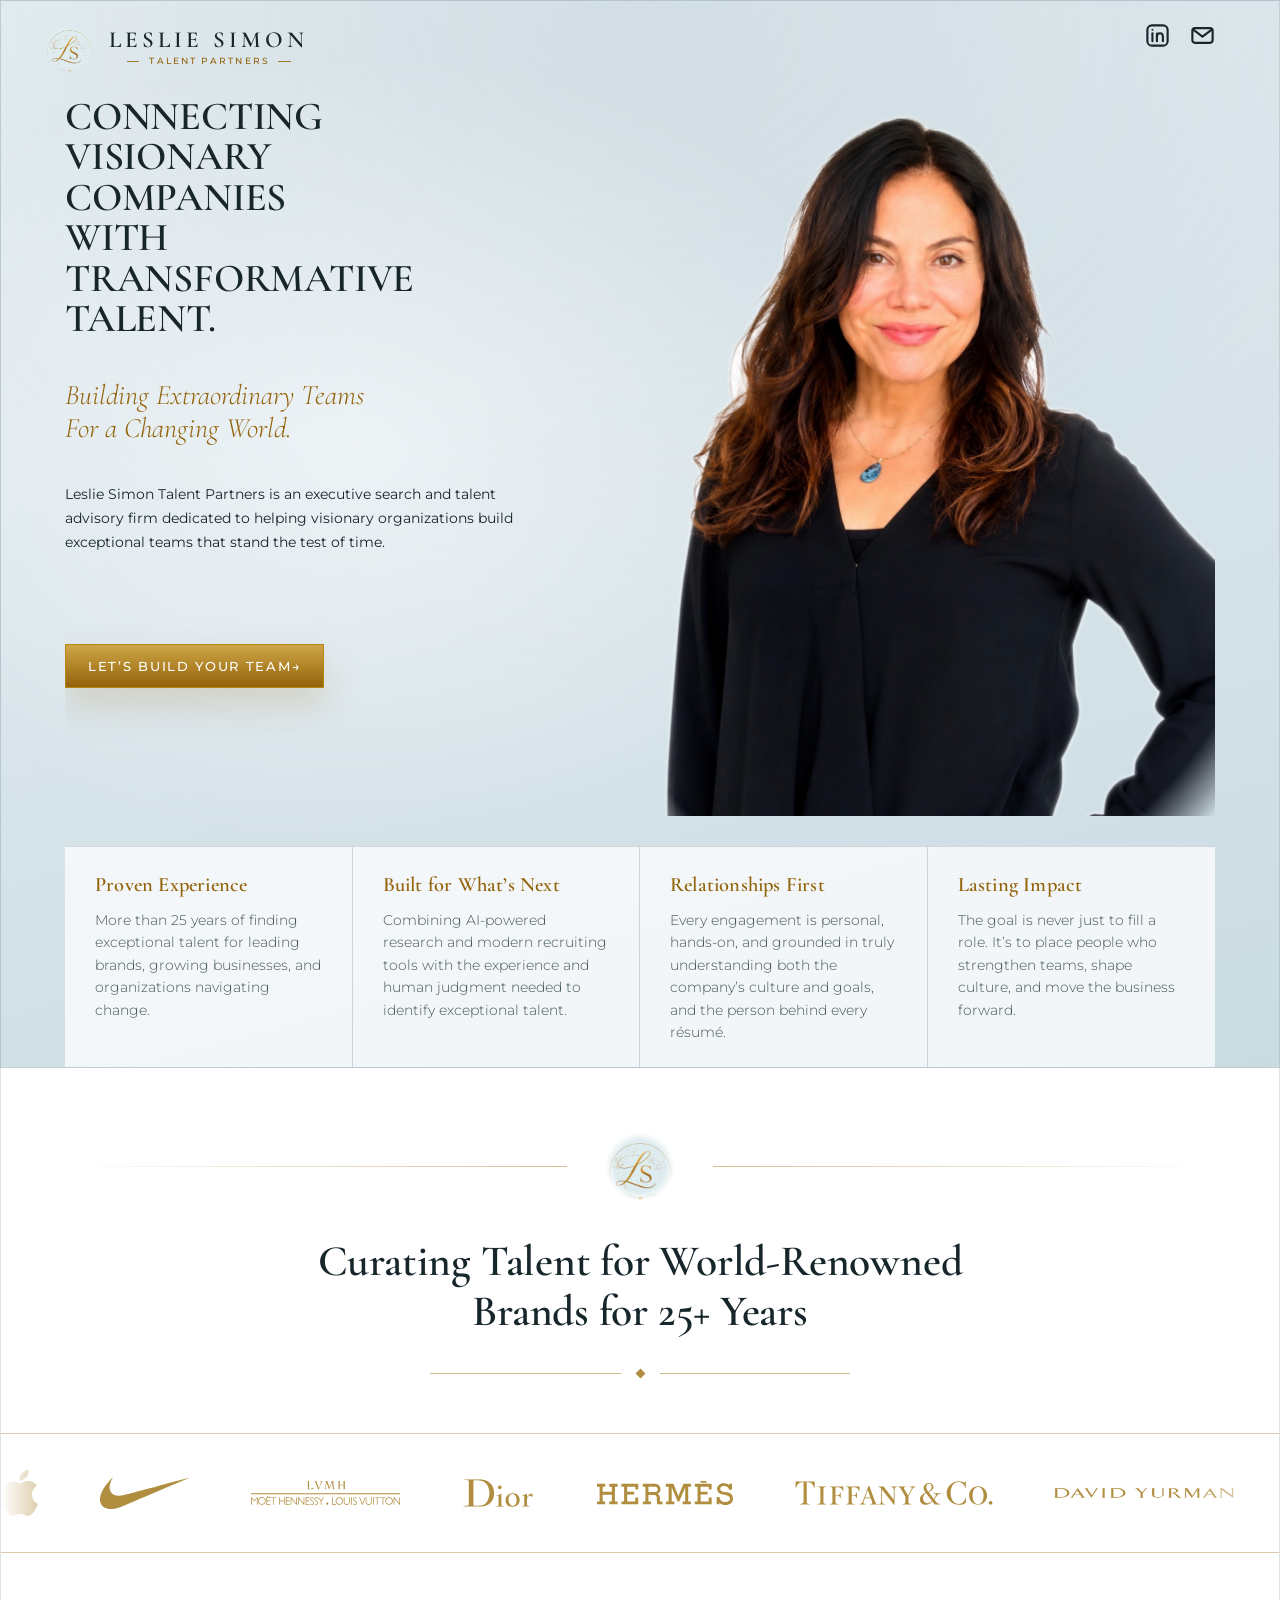
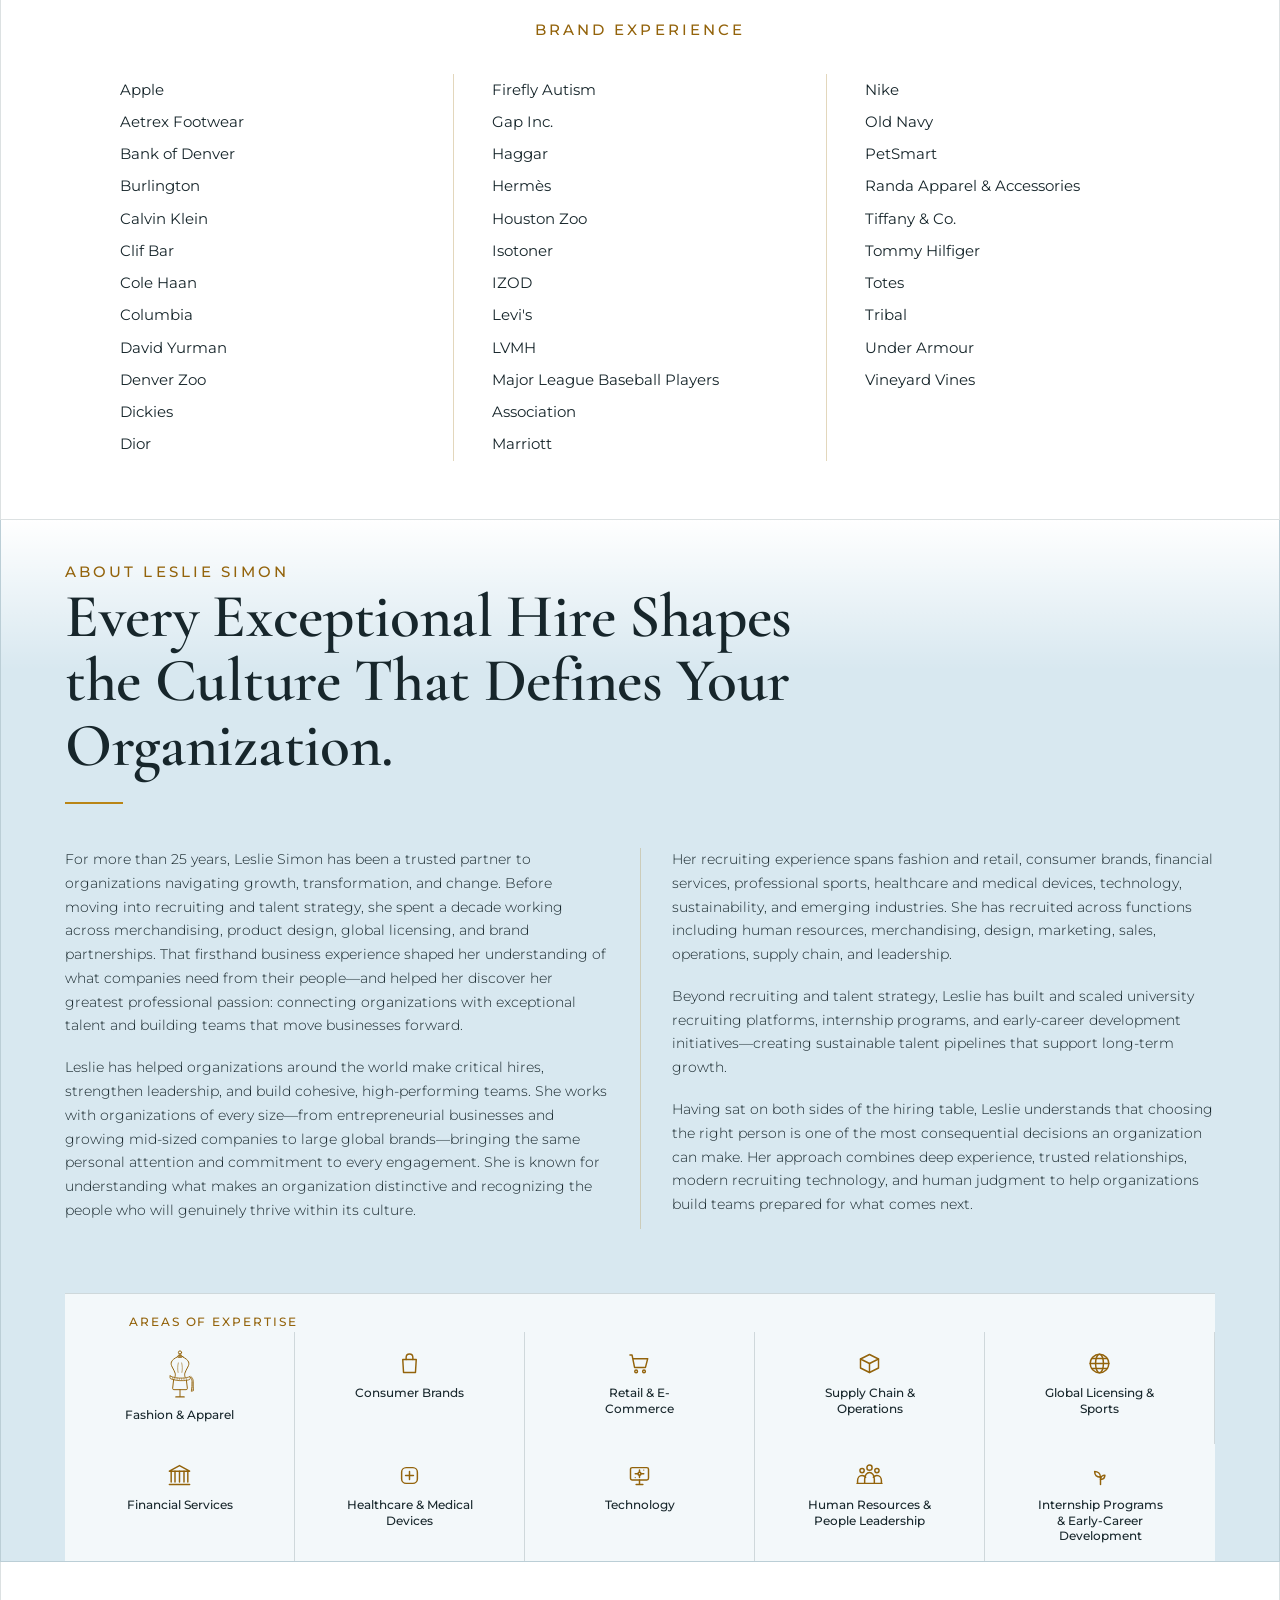
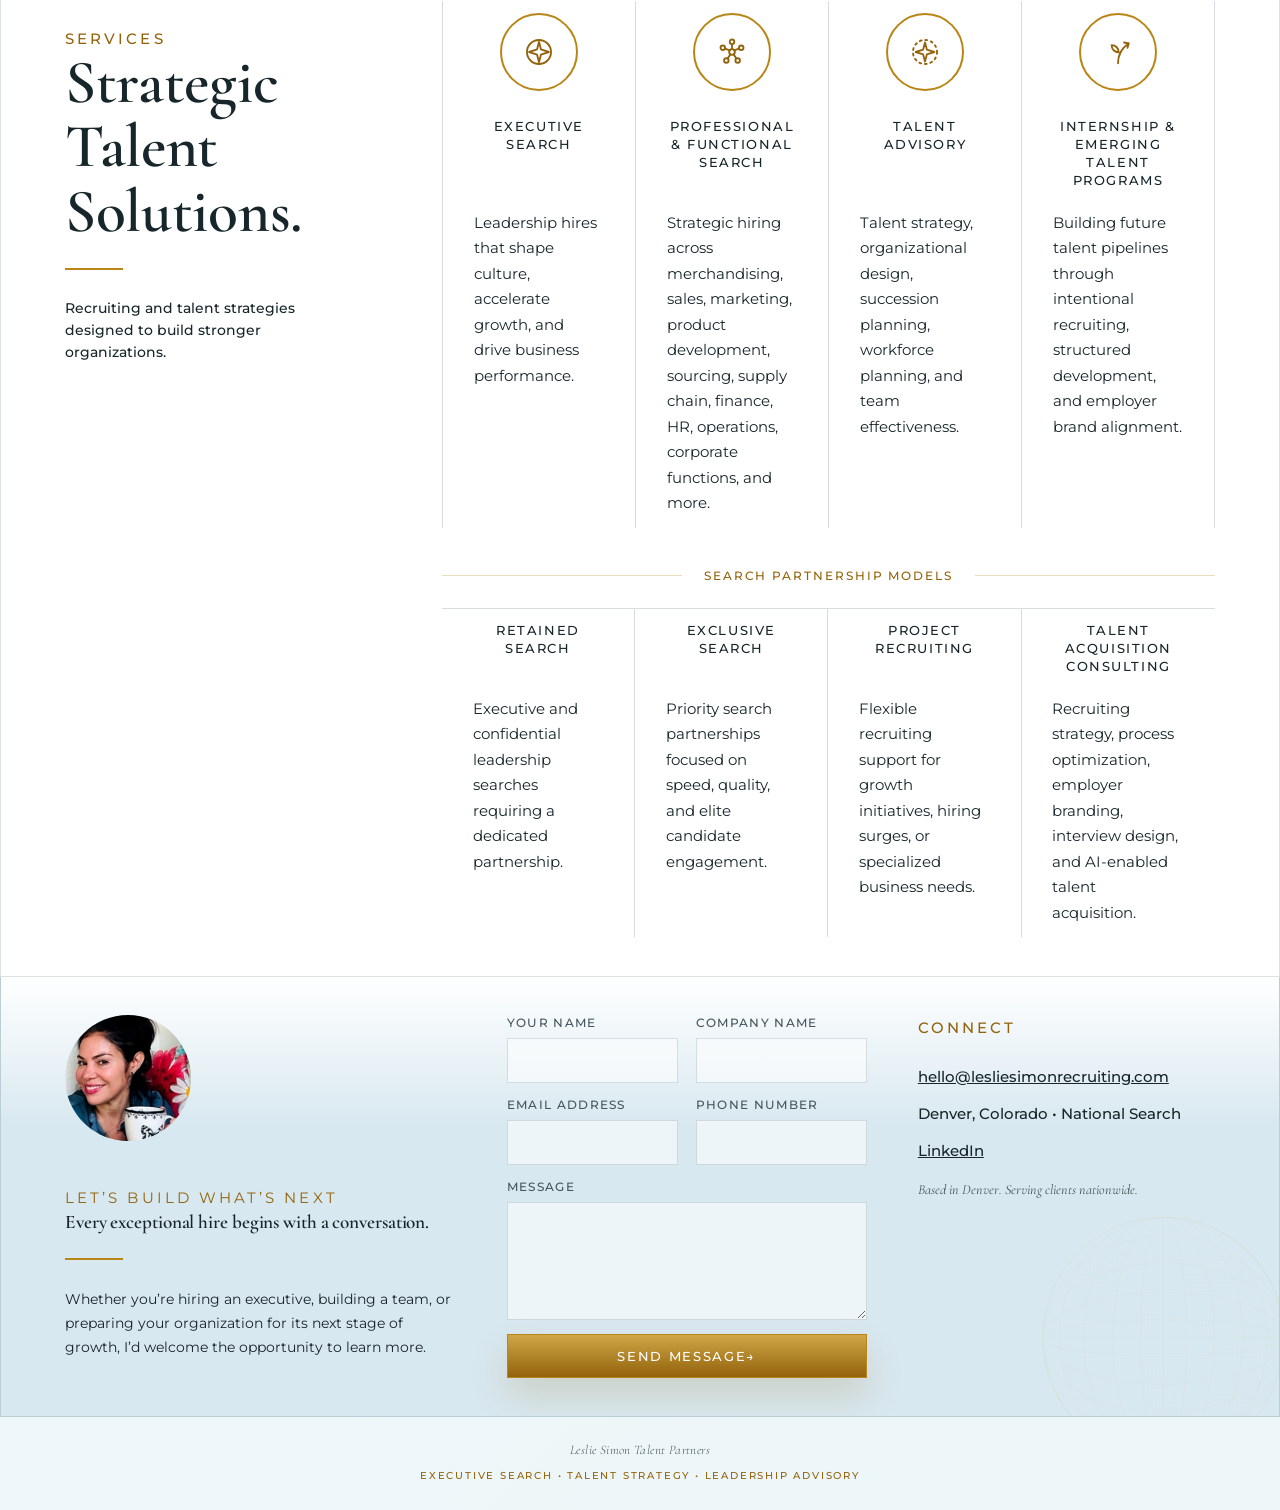
==== commit a5bc9df5: "Swap hero and Contact-page photos; fix hero background blend (transparent PNG, drop shadow removed)" ====
--- a/index.html
+++ b/index.html
@@ -10,7 +10,7 @@
   <link href="https://fonts.googleapis.com/css2?family=Cormorant+Garamond:ital,wght@0,500;0,600;0,700;1,500;1,600&family=Montserrat:wght@300;400;500;600&display=swap" rel="stylesheet">
   <link rel="icon" type="image/png" href="images/favicon.png?v=2">
   <link rel="apple-touch-icon" href="images/favicon.png?v=2">
-  <link rel="stylesheet" href="css/styles.css?v=20260817a">
+  <link rel="stylesheet" href="css/styles.css?v=20260822a">
 </head>
 <body class="one-page-site">
   <a class="skip-link" href="#main">Skip to main content</a>
@@ -23,7 +23,7 @@
   </header>
   <div class="social-bar" aria-label="Connect with Leslie">
     <a href="https://www.linkedin.com/in/lesliesimonrecruiting/" target="_blank" rel="noopener noreferrer" aria-label="LinkedIn"><svg xmlns="http://www.w3.org/2000/svg" viewBox="0 0 24 24" fill="none" stroke="currentColor" stroke-width="1.3" stroke-linecap="round" stroke-linejoin="round"><rect x="3" y="3" width="18" height="18" rx="4"/><circle cx="7.5" cy="6.8" r=".9" fill="currentColor" stroke="none"/><line x1="7.5" y1="10" x2="7.5" y2="17"/><line x1="11.5" y1="10.3" x2="11.5" y2="17"/><path d="M11.5 13 C11.5 11.2 12.8 10 14.3 10 C16 10 16.8 11.1 16.8 12.9 V17"/></svg></a>
-    <button type="button" class="social-bar-btn" data-email-popup aria-label="Email"><svg xmlns="http://www.w3.org/2000/svg" viewBox="0 0 24 24" fill="none" stroke="currentColor" stroke-width="1.3" stroke-linecap="round" stroke-linejoin="round"><rect x="3" y="5.5" width="18" height="13" rx="2.4"/><path d="M3.5 6.5 L12 13 L20.5 6.5"/></svg></button>
+    <a href="mailto:hello@lesliesimonrecruiting.com?subject=Inquiry%20to%20Leslie%20Simon" class="social-bar-btn" aria-label="Email"><svg xmlns="http://www.w3.org/2000/svg" viewBox="0 0 24 24" fill="none" stroke="currentColor" stroke-width="1.3" stroke-linecap="round" stroke-linejoin="round"><rect x="3" y="5.5" width="18" height="13" rx="2.4"/><path d="M3.5 6.5 L12 13 L20.5 6.5"/></svg></a>
   </div>
 
   <main id="main">
@@ -37,7 +37,7 @@
           <a class="button primary" href="#contact">Let’s Build Your Team <span aria-hidden="true">→</span></a>
         </div>
         <figure class="portrait-hero hero-portrait">
-          <img src="images/leslie-simon-portrait.jpg" alt="Leslie Simon smiling and holding a coffee mug">
+          <img src="images/leslie-simon-portrait.png?v=20260822c" alt="Leslie Simon">
         </figure>
       </div>
 
@@ -244,7 +244,7 @@
     <section class="page contact-page" id="contact" aria-labelledby="contact-title">
       <div class="contact-layout">
         <div class="contact-intro">
-          <img src="images/leslie-simon.jpg" alt="Leslie Simon">
+          <img src="images/leslie-simon.jpg?v=20260822a" alt="Leslie Simon">
           <div>
             <p class="section-label">Let’s Build What’s Next</p>
             <h2 id="contact-title">Every exceptional hire begins with a conversation.</h2>
@@ -286,7 +286,7 @@
         <aside>
           <p class="section-label">Connect</p>
           <ul class="connect-list">
-            <li><a href="mailto:hello@lesliesimonrecruiting.com" data-email-popup>hello@lesliesimonrecruiting.com</a></li>
+            <li><a href="mailto:hello@lesliesimonrecruiting.com?subject=Inquiry%20to%20Leslie%20Simon">hello@lesliesimonrecruiting.com</a></li>
             <li><span>Denver, Colorado • National Search</span></li>
             <li><a href="https://www.linkedin.com/in/lesliesimonrecruiting">LinkedIn</a></li>
           </ul>
@@ -300,6 +300,6 @@
 
   <p class="brand-tagline">Leslie Simon Talent Partners<br><span>Executive Search • Talent Strategy • Leadership Advisory</span></p>
 
-  <script src="js/main.js?v=20260817c"></script>
+  <script src="js/main.js?v=20260817d"></script>
 </body>
 </html>
--- a/css/styles.css
+++ b/css/styles.css
@@ -578,6 +578,10 @@
   /* Center within its track instead of hugging the right edge (the base
      .portrait-hero rule right-aligns it for the About page's layout). */
   margin: 0 auto;
+  /* The photo's background is transparent and blends into the page, so the
+     card-style drop shadow from .portrait-hero would just read as a stray
+     box around it — drop it here. */
+  box-shadow: none;
 }
 
 .portrait-hero img {
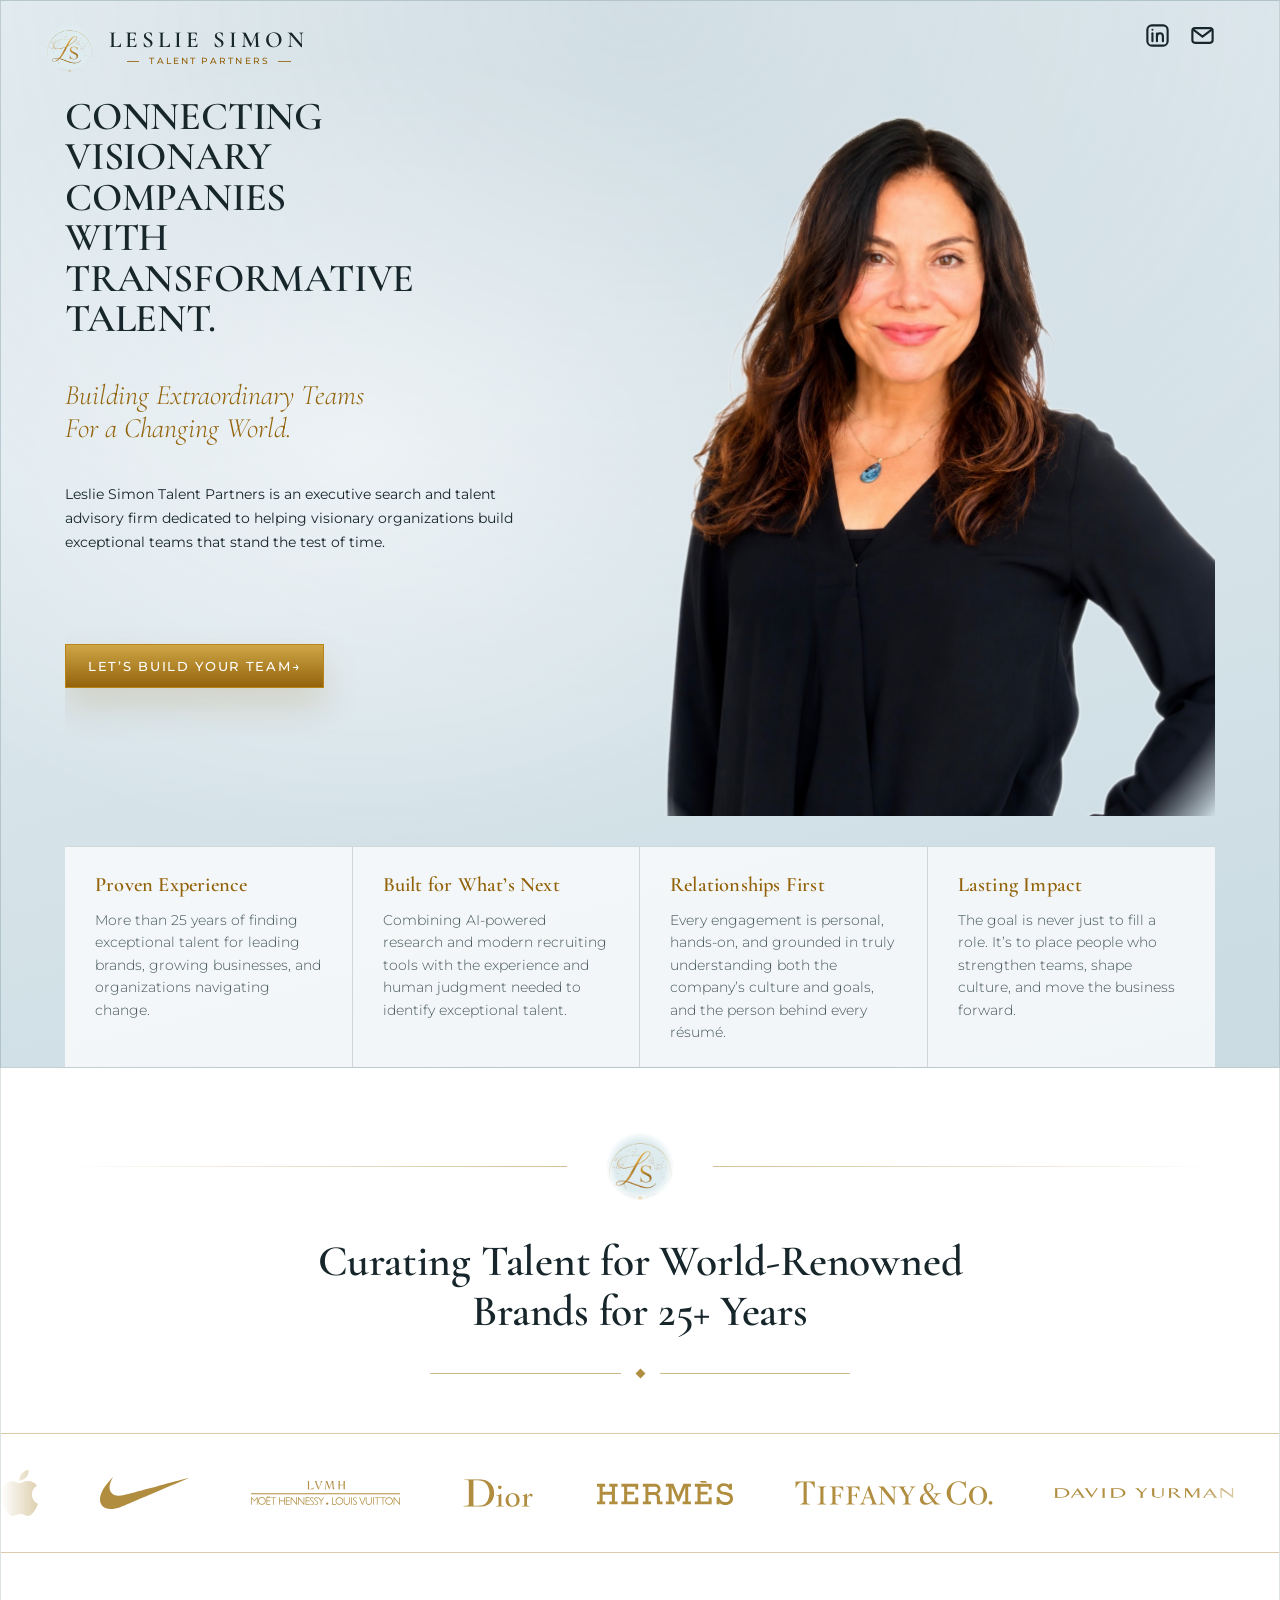
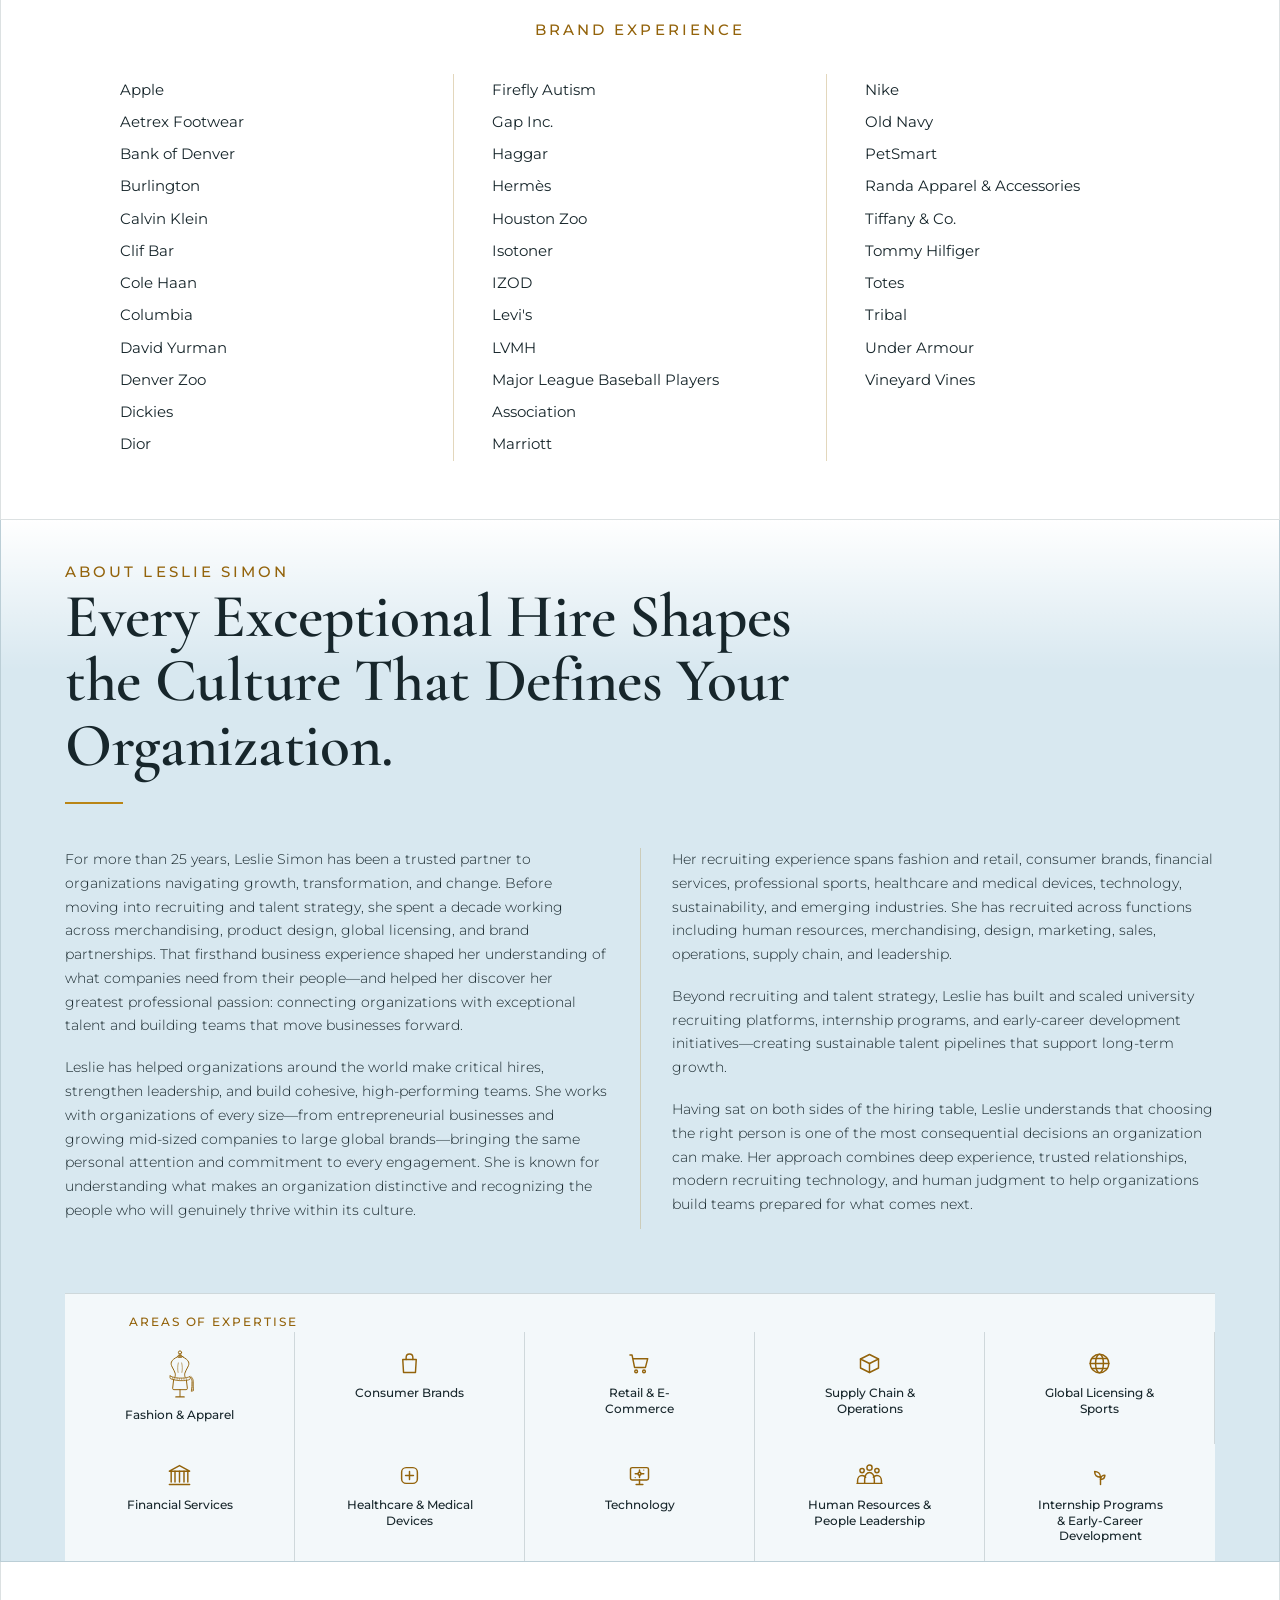
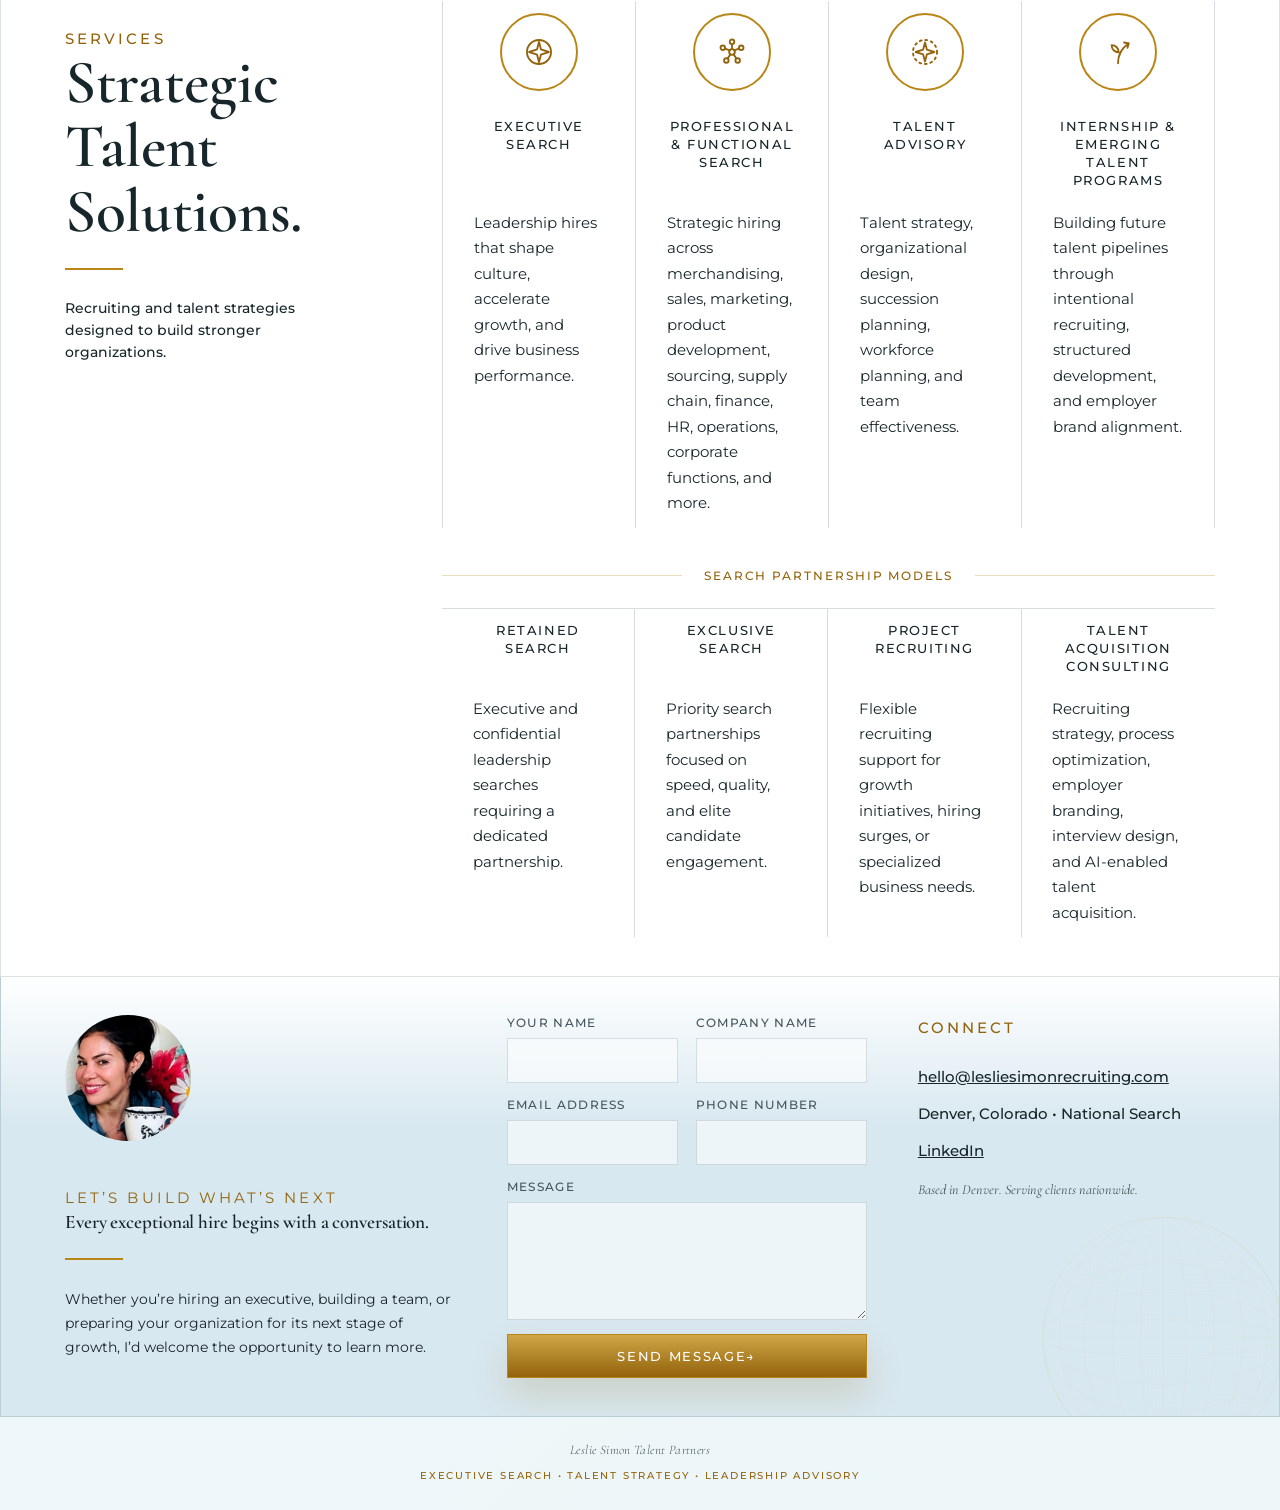
==== commit 6dd3ed13: "Fix residual white background patches showing through hair in hero photo" ====
--- a/index.html
+++ b/index.html
@@ -5,6 +5,17 @@
   <meta name="viewport" content="width=device-width, initial-scale=1.0">
   <title>Leslie Simon Talent Partners | Executive Recruitment & Talent Advisory</title>
   <meta name="description" content="Leslie Simon Talent Partners connects visionary companies with transformative talent.">
+  <meta property="og:type" content="website">
+  <meta property="og:url" content="https://lesliesimonrecruiting.com/">
+  <meta property="og:title" content="Leslie Simon Talent Partners | Executive Recruitment & Talent Advisory">
+  <meta property="og:description" content="Leslie Simon Talent Partners connects visionary companies with transformative talent.">
+  <meta property="og:image" content="https://lesliesimonrecruiting.com/images/social-preview.jpg">
+  <meta property="og:image:width" content="1200">
+  <meta property="og:image:height" content="630">
+  <meta name="twitter:card" content="summary_large_image">
+  <meta name="twitter:title" content="Leslie Simon Talent Partners | Executive Recruitment & Talent Advisory">
+  <meta name="twitter:description" content="Leslie Simon Talent Partners connects visionary companies with transformative talent.">
+  <meta name="twitter:image" content="https://lesliesimonrecruiting.com/images/social-preview.jpg">
   <link rel="preconnect" href="https://fonts.googleapis.com">
   <link rel="preconnect" href="https://fonts.gstatic.com" crossorigin>
   <link href="https://fonts.googleapis.com/css2?family=Cormorant+Garamond:ital,wght@0,500;0,600;0,700;1,500;1,600&family=Montserrat:wght@300;400;500;600&display=swap" rel="stylesheet">
@@ -37,7 +48,7 @@
           <a class="button primary" href="#contact">Let’s Build Your Team <span aria-hidden="true">→</span></a>
         </div>
         <figure class="portrait-hero hero-portrait">
-          <img src="images/leslie-simon-portrait.png?v=20260822c" alt="Leslie Simon">
+          <img src="images/leslie-simon-portrait.png?v=20260822d" alt="Leslie Simon">
         </figure>
       </div>
 
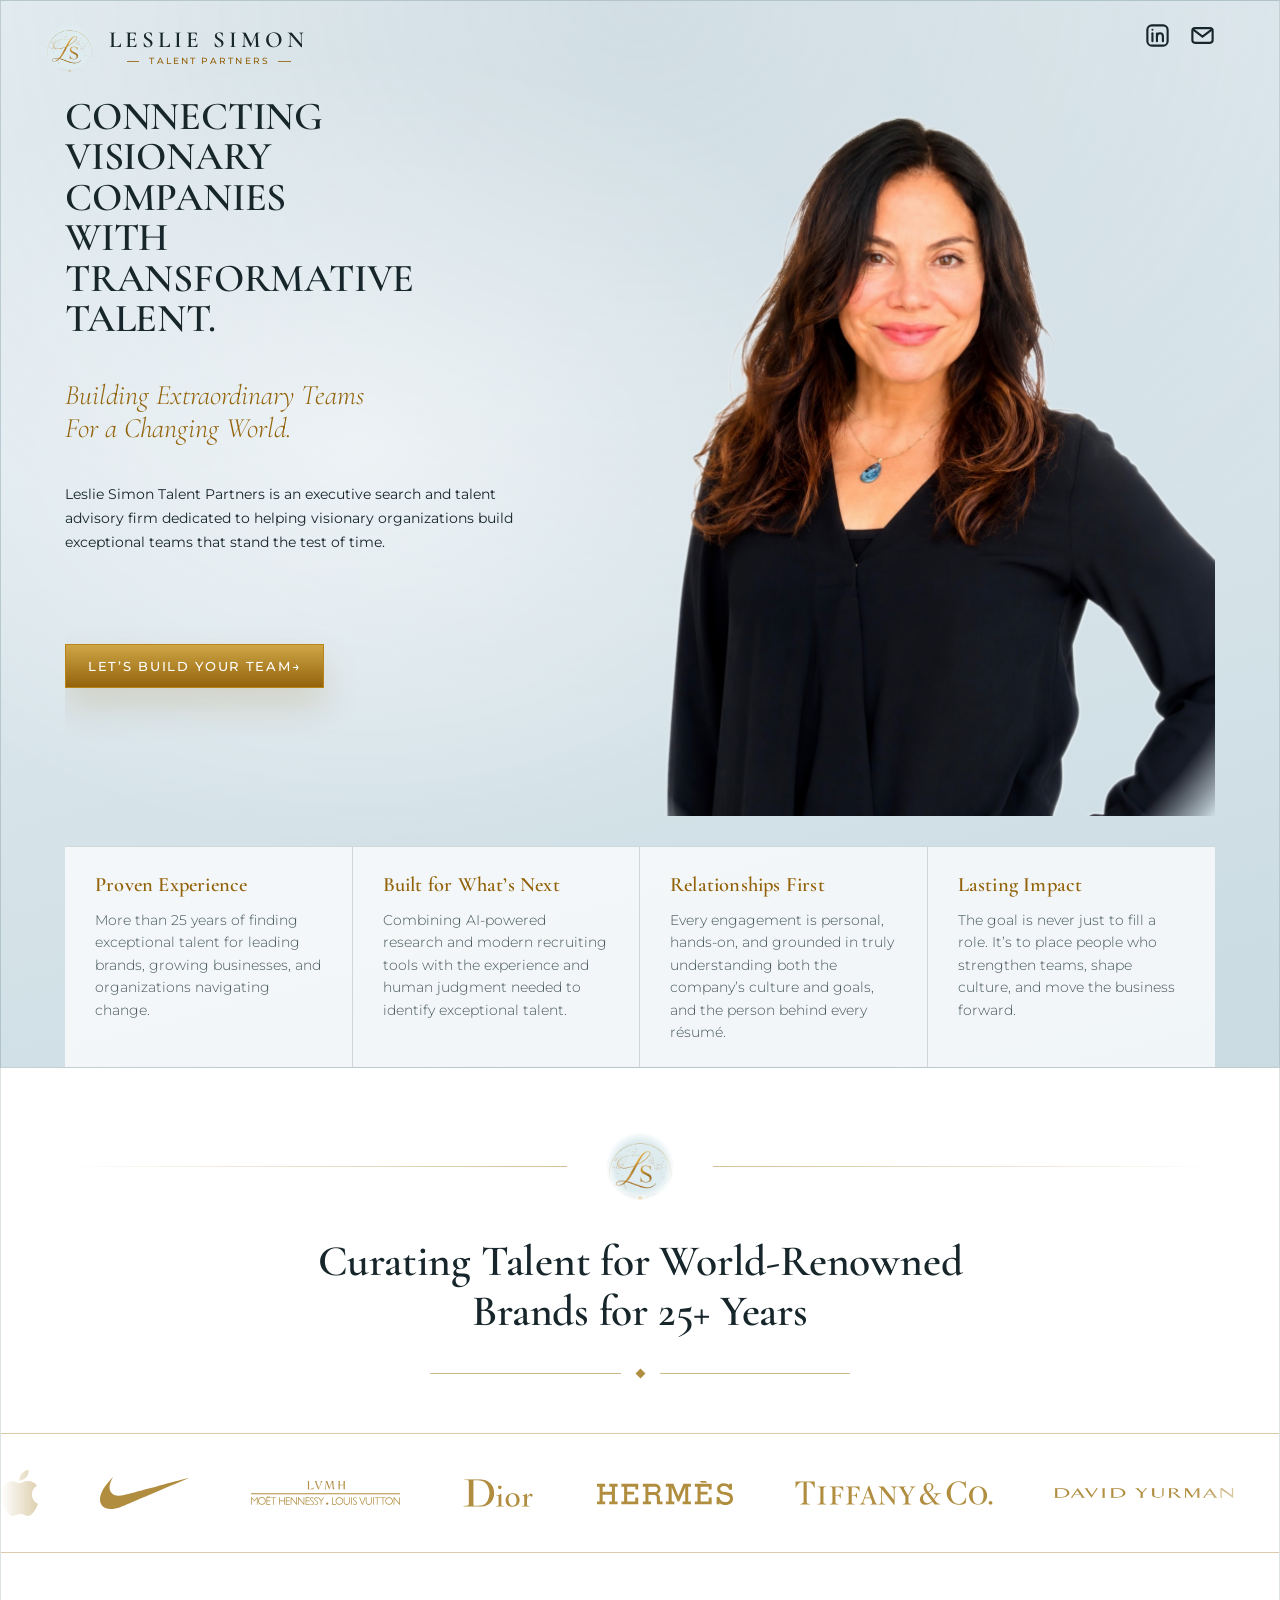
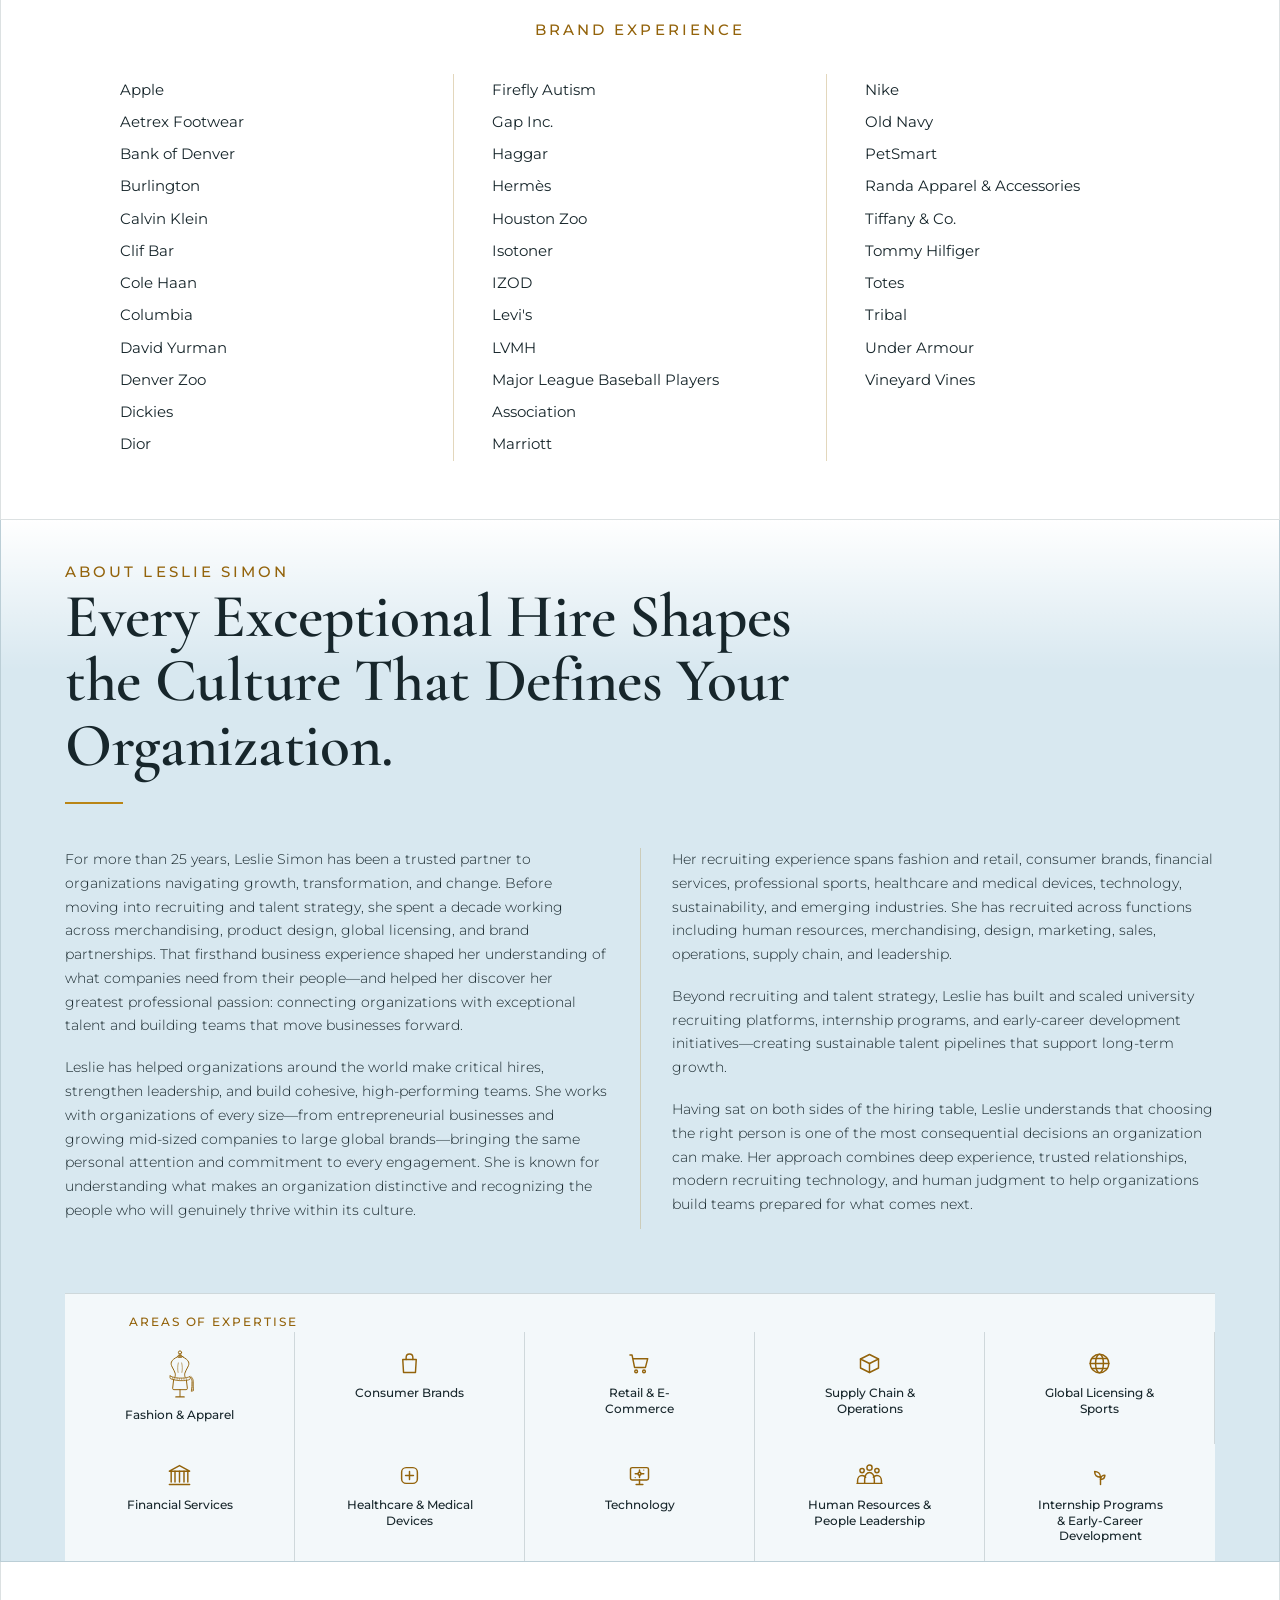
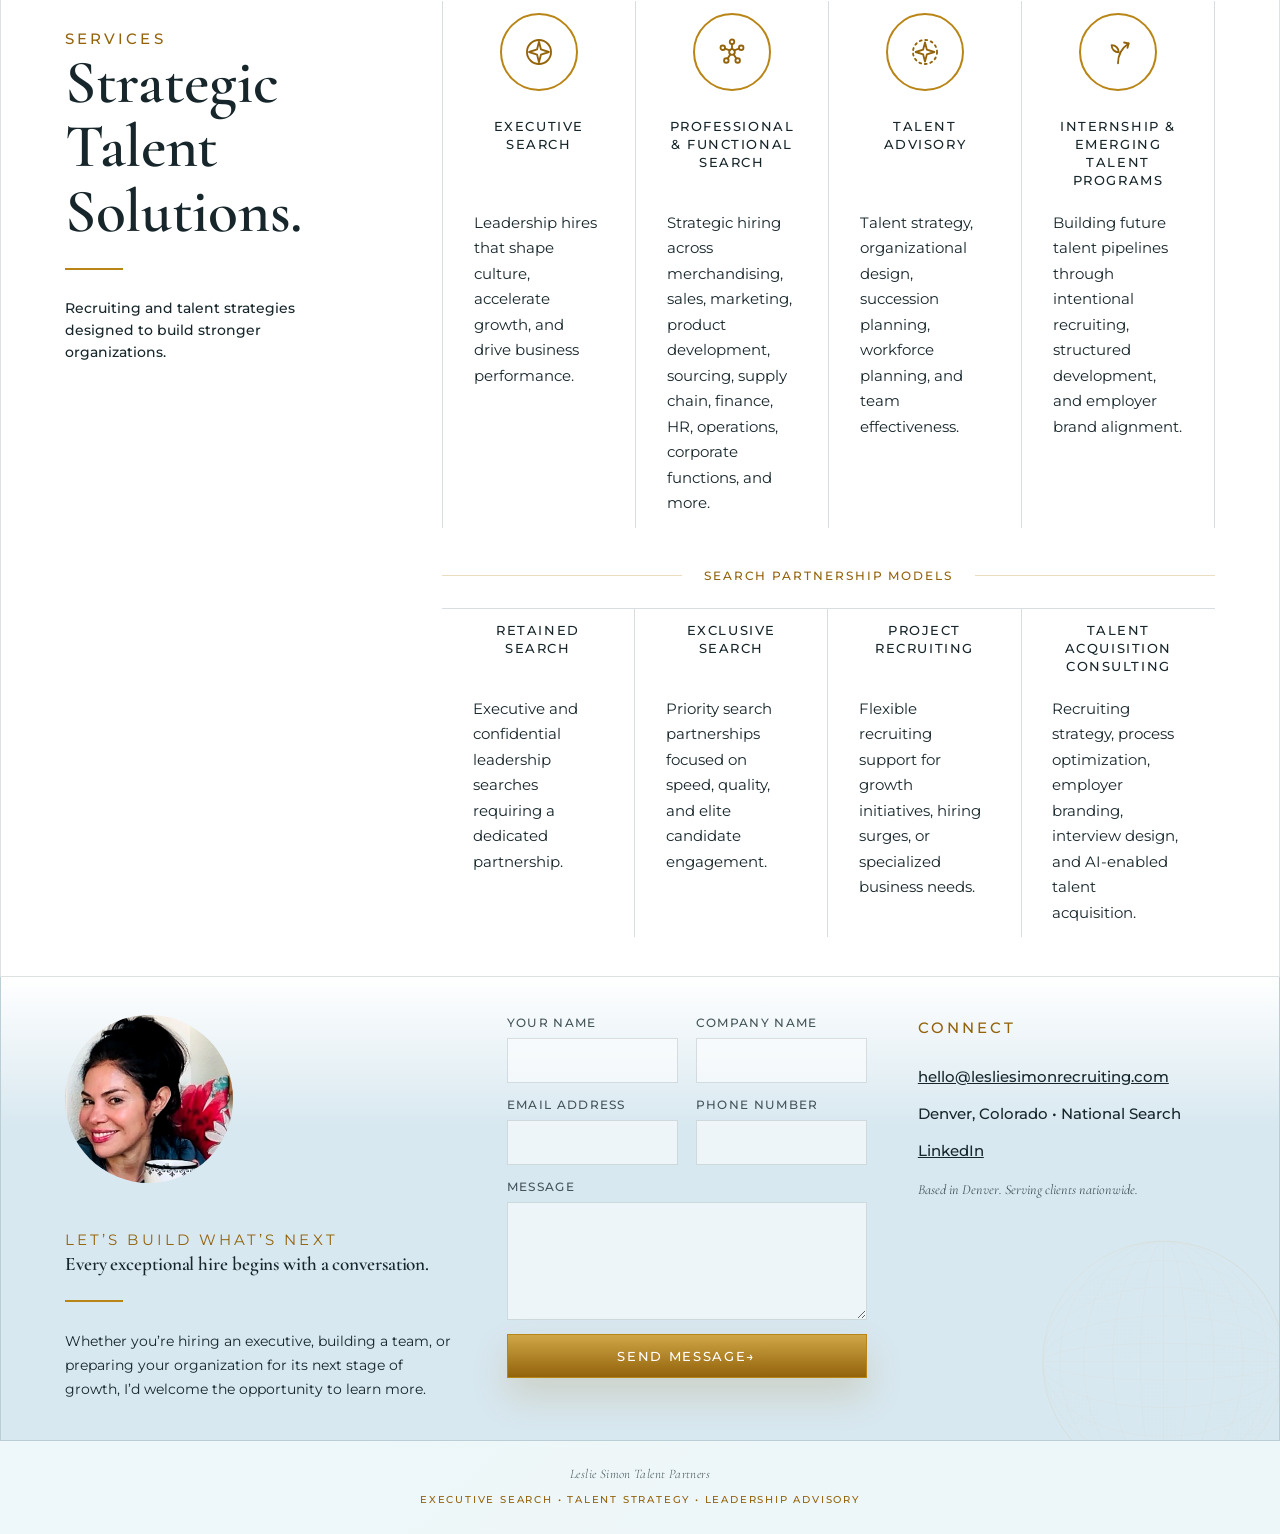
==== commit 9a12d411: "Enlarge Contact-page photo circle and re-crop to keep her hair from being cut off" ====
--- a/index.html
+++ b/index.html
@@ -21,7 +21,7 @@
   <link href="https://fonts.googleapis.com/css2?family=Cormorant+Garamond:ital,wght@0,500;0,600;0,700;1,500;1,600&family=Montserrat:wght@300;400;500;600&display=swap" rel="stylesheet">
   <link rel="icon" type="image/png" href="images/favicon.png?v=2">
   <link rel="apple-touch-icon" href="images/favicon.png?v=2">
-  <link rel="stylesheet" href="css/styles.css?v=20260822a">
+  <link rel="stylesheet" href="css/styles.css?v=20260822b">
 </head>
 <body class="one-page-site">
   <a class="skip-link" href="#main">Skip to main content</a>
@@ -255,7 +255,7 @@
     <section class="page contact-page" id="contact" aria-labelledby="contact-title">
       <div class="contact-layout">
         <div class="contact-intro">
-          <img src="images/leslie-simon.jpg?v=20260822a" alt="Leslie Simon">
+          <img src="images/leslie-simon.jpg?v=20260822b" alt="Leslie Simon">
           <div>
             <p class="section-label">Let’s Build What’s Next</p>
             <h2 id="contact-title">Every exceptional hire begins with a conversation.</h2>
--- a/css/styles.css
+++ b/css/styles.css
@@ -814,8 +814,8 @@
 }
 
 .contact-intro img {
-  width: 126px;
-  height: 126px;
+  width: 168px;
+  height: 168px;
   border-radius: 50%;
   object-fit: cover;
   object-position: center top;
@@ -1123,8 +1123,8 @@
   }
 
   .contact-intro img {
-    width: 96px;
-    height: 96px;
+    width: 128px;
+    height: 128px;
   }
 
   .site-footer {
